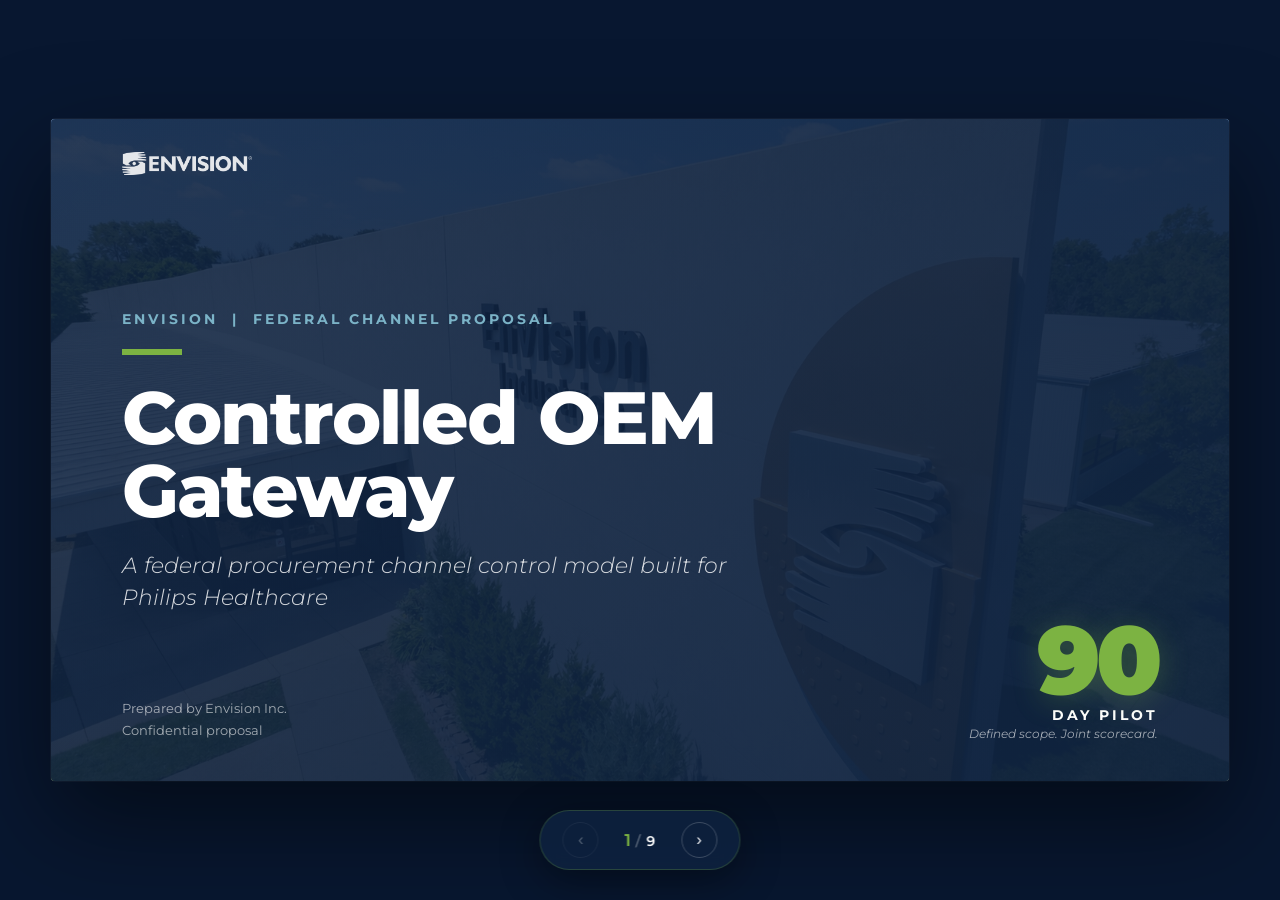
==== index.html @ e8c6fb35 "Merge pull request #4 from LauraRestum/claude/remove-pilot-easy-exit-P6h9Y Remove callout section fr" ====
<!DOCTYPE html>
<html lang="en">
<head>
  <meta charset="UTF-8">
  <meta name="viewport" content="width=device-width, initial-scale=1.0">
  <title>Controlled OEM Gateway — Philips Healthcare</title>
  <meta name="description" content="Envision's Controlled OEM Gateway proposal for Philips Healthcare federal procurement channel">
  <link rel="preconnect" href="https://fonts.googleapis.com">
  <link rel="preconnect" href="https://fonts.gstatic.com" crossorigin>
  <link href="https://fonts.googleapis.com/css2?family=Montserrat:wght@300;400;500;600;700;800;900&display=swap" rel="stylesheet">
  <link rel="stylesheet" href="css/styles.css">
</head>
<body>

<div class="stage" id="stage">

  <!-- SLIDE 1: TITLE -->
  <div class="slide" data-slide="1">
    <div class="s1-frame">
      <div class="s1-bg"></div>
      <div class="s1-overlay"></div>
      <div class="s1-content">
        <div class="s1-eyebrow">ENVISION  &nbsp;|&nbsp;  FEDERAL CHANNEL PROPOSAL</div>
        <div class="s1-rule"></div>
        <h1 class="s1-title">Controlled OEM Gateway</h1>
        <p class="s1-sub">A federal procurement channel control model built for Philips Healthcare</p>
      </div>
      <img src="assets/images/logos/Envision_PrimaryLogo_WHITE.png" class="s1-logo" alt="Envision">
      <div class="s1-meta">
        Prepared by Envision Inc.<br>
        Confidential proposal
      </div>
      <div class="s1-pilot-tag">
        <div class="s1-pilot-num">90</div>
        <div class="s1-pilot-label">DAY PILOT</div>
        <div class="s1-pilot-sub">Defined scope. Joint scorecard.</div>
      </div>
    </div>
  </div>

  <!-- SLIDE 2: OPPORTUNITY + ENVISION CONTEXT -->
  <div class="slide" data-slide="2">
    <div class="s2-frame">
      <div class="top-accent"></div>
      <div class="s2-header">
        <div class="eyebrow s2-eyebrow">WHY WE'RE HERE</div>
        <h2 class="s2-title">Current opportunities in the federal channel</h2>
        <div class="s2-rule"></div>
      </div>

      <div class="s2-grid">
        <div class="s2-opportunity">
          <p class="s2-opp-lede">A high-velocity federal opportunity runs through Philips consumables on DIBBS today. The way it currently operates, through a fragmented set of independent resellers, leaves room for a more coordinated approach.</p>

          <div class="s2-opp-detail"><strong>What this means in practice.</strong> Individual solicitations close in days. Resellers currently compete without coordination, with inconsistent pricing and varied compliance. Demand intelligence never flows back to the manufacturer. The cost of that fragmentation lands on Philips.</div>

          <div class="s2-opp-detail"><strong>The structural question.</strong> Is there a version of this channel where Philips sees one consistent representative on DIBBS, one compliance standard, and one feedback loop on what federal buyers actually want? That is the conversation this proposal is designed to open.</div>
        </div>

        <div class="s2-envision">
          <div class="s2-env-eyebrow">RELEVANT ENVISION CONTEXT</div>
          <div class="s2-env-title">Why Envision is bringing this proposal</div>
          <ul class="s2-env-list">
            <li class="s2-env-item"><div class="s2-env-bullet"></div><div>Active federal contractor with SAM.gov registration and procurement experience across regulated channels.</div></li>
            <li class="s2-env-item"><div class="s2-env-bullet"></div><div>Compliance discipline built for federal-grade end customers, with documented SOPs ready to adapt to Philips standards.</div></li>
            <li class="s2-env-item"><div class="s2-env-bullet"></div><div>Channel execution capability with dedicated operational lead and in-house training infrastructure.</div></li>
            <li class="s2-env-item"><div class="s2-env-bullet"></div><div>Not-for-profit whose mission is to create employment for the blind and visually impaired.</div></li>
          </ul>
        </div>
      </div>

      <div class="slide-footer">
        <span>Envision  |  Controlled OEM Gateway  |  Philips Healthcare</span>
        <span>2</span>
      </div>
    </div>
  </div>

  <!-- SLIDE 3: DIBBS LIFECYCLE COMPARISON -->
  <div class="slide" data-slide="3">
    <div class="s3-frame">
      <div class="top-accent"></div>
      <div class="s3-header">
        <div class="eyebrow">A SOLICITATION ON DIBBS, TODAY VS. WITH ENVISION</div>
        <h2 class="s3-title">The federal opportunity inside Philips' channel</h2>
        <div class="s3-subtitle">A typical DIBBS solicitation lifecycle, side by side</div>
      </div>

      <div class="s3-comparison">
        <div class="s3-column s3-col-current">
          <div class="s3-col-header">CURRENT FRAGMENTED CHANNEL</div>
          <div class="s3-col-body">
            <div class="s3-step"><div class="s3-step-num">1</div><div class="s3-step-text">DIBBS solicitation posts<div class="s3-step-time">Day 0</div></div></div>
            <div class="s3-step"><div class="s3-step-num">2</div><div class="s3-step-text">Multiple resellers separately request pricing from Philips<div class="s3-step-time">Day 1-2</div></div></div>
            <div class="s3-step"><div class="s3-step-num">3</div><div class="s3-step-text">Philips internal teams field uncoordinated ad-hoc requests<div class="s3-step-time">Day 2-4</div></div></div>
            <div class="s3-step"><div class="s3-step-num">4</div><div class="s3-step-text">Resellers submit bids with inconsistent pricing and varied compliance<div class="s3-step-time">Day 4-6</div></div></div>
            <div class="s3-step"><div class="s3-step-num">5</div><div class="s3-step-text">Some bids miss the window. Others fail post-award compliance.<div class="s3-step-time">Day 6+</div></div></div>
          </div>
          <div class="s3-col-footer">
            <div class="s3-col-footer-stat">High coordination cost</div>
            <div class="s3-col-footer-label">Zero feedback to Philips</div>
          </div>
        </div>

        <div class="s3-column s3-col-controlled">
          <div class="s3-col-header">WITH ENVISION AS CHANNEL LAYER</div>
          <div class="s3-col-body">
            <div class="s3-step"><div class="s3-step-num">1</div><div class="s3-step-text">DIBBS solicitation posts<div class="s3-step-time">Day 0</div></div></div>
            <div class="s3-step"><div class="s3-step-num">2</div><div class="s3-step-text">Envision applies Philips standing pricing index, no ad-hoc request<div class="s3-step-time">Day 0</div></div></div>
            <div class="s3-step"><div class="s3-step-num">3</div><div class="s3-step-text">Compliance requirements identified and passed through via Envision's documented workflow<div class="s3-step-time">Day 0-1</div></div></div>
            <div class="s3-step"><div class="s3-step-num">4</div><div class="s3-step-text">Single coordinated bid submitted inside the response window, targeting 24 to 72 hours<div class="s3-step-time">Day 1-3</div></div></div>
            <div class="s3-step"><div class="s3-step-num">5</div><div class="s3-step-text">Quarterly demand reporting back to Philips on patterns and gaps<div class="s3-step-time">Ongoing</div></div></div>
          </div>
          <div class="s3-col-footer">
            <div class="s3-col-footer-stat">One accountable channel</div>
            <div class="s3-col-footer-label">Continuous demand intelligence</div>
          </div>
        </div>
      </div>

      <div class="slide-footer">
        <span>Envision  |  Controlled OEM Gateway  |  Philips Healthcare</span>
        <span>3</span>
      </div>
    </div>
  </div>

  <!-- SLIDE 4: MODEL DIAGRAM -->
  <div class="slide" data-slide="4">
    <div class="s4-frame">
      <div class="top-accent"></div>
      <div class="s4-bg"></div>
      <div class="s4-content">
        <div class="eyebrow s4-eyebrow">THE MODEL</div>
        <h2 class="s4-title">Envision as a single channel control layer</h2>
        <div class="s4-rule"></div>

        <div class="s4-diagram">
          <div class="s4-box">
            <div class="s4-box-eyebrow">PHILIPS</div>
            <div class="s4-box-title">Manufacturer</div>
            <ul class="s4-box-list"><li>Product</li><li>Pricing index</li><li>Brand standards</li></ul>
          </div>
          <div class="s4-arrow">→</div>
          <div class="s4-box center">
            <div class="s4-box-eyebrow">ENVISION</div>
            <div class="s4-box-title">Channel control layer</div>
            <ul class="s4-box-list"><li>Procurement interface</li><li>Compliance support</li><li>Quote execution</li><li>Award management</li><li>Demand reporting</li></ul>
          </div>
          <div class="s4-arrow">→</div>
          <div class="s4-box">
            <div class="s4-box-eyebrow">FEDERAL</div>
            <div class="s4-box-title">DIBBS buyers</div>
            <ul class="s4-box-list"><li>Defense agencies</li><li>VA hospitals</li><li>Federal facilities</li></ul>
          </div>
        </div>

        <div class="s4-tagline">One accountable channel. One compliance standard. One feedback loop.</div>
      </div>
    </div>
  </div>

  <!-- SLIDE 5: WHAT PHILIPS GETS -->
  <div class="slide" data-slide="5">
    <div class="s5-frame">
      <div class="top-accent"></div>
      <div class="s5-header">
        <div class="eyebrow">CONTROLLED OEM GATEWAY</div>
        <h2 class="s5-title">What Philips gets</h2>
        <div class="title-rule"></div>
      </div>

      <div class="s5-grid">
        <div class="s5-hero">
          <div>
            <div class="s5-hero-eyebrow">PRIMARY VALUE</div>
            <div class="s5-hero-title">One accountable channel</div>
            <div class="s5-hero-body">A single authorized representative on DIBBS for defined product codes. No more ad-hoc pricing requests across more than 15 resellers. No more inconsistent specs hitting federal buyers under the Philips name. One standard, one workflow, one point of accountability.</div>
          </div>
          <div class="s5-hero-quote">"The opportunities currently uncaptured are not lost on price. They are lost on coordination."</div>
        </div>
        <div class="s5-stack">
          <div class="s5-item">
            <div class="s5-item-title">Compliance as infrastructure</div>
            <div class="s5-item-body">Packaging, traceability, and COC documentation identified and passed through via repeatable workflows that protect Philips brand.</div>
          </div>
          <div class="s5-item">
            <div class="s5-item-title">Faster federal response</div>
            <div class="s5-item-body">Daily DIBBS monitoring with a target 24 to 72 hour quote turnaround on opportunities competitors miss while waiting for pricing.</div>
          </div>
          <div class="s5-item">
            <div class="s5-item-title">Demand intelligence</div>
            <div class="s5-item-body">Quarterly reporting on what federal buyers request, where bids fail, and where the channel leaves revenue uncaptured.</div>
          </div>
        </div>
      </div>

      <div class="slide-footer">
        <span>Envision  |  Controlled OEM Gateway  |  Philips Healthcare</span>
        <span>5</span>
      </div>
    </div>
  </div>

  <!-- SLIDE 6: WHY ENVISION -->
  <div class="slide" data-slide="6">
    <div class="s6-frame">
      <div class="top-accent"></div>
      <div class="s6-image"></div>
      <div class="s6-content">
        <div class="eyebrow s6-eyebrow">WHY ENVISION</div>
        <h2 class="s6-title">Built to execute the model.</h2>
        <div class="s6-rule"></div>

        <p class="s6-lede">The four capabilities required to run a controlled federal channel — credentials, compliance, execution capacity, and operational discipline. Envision has each one, plus one more thing worth knowing about who we are.</p>

        <div class="s6-proofs">
          <div class="s6-proof">
            <div class="s6-proof-num">01</div>
            <div class="s6-proof-text"><strong>Federal credentials</strong>Active SAM.gov registration with the relevant NAICS codes for federal medical device distribution.</div>
          </div>
          <div class="s6-proof">
            <div class="s6-proof-num">02</div>
            <div class="s6-proof-text"><strong>Compliance infrastructure</strong>Documented SOPs that assist with identifying federal procurement requirements: packaging, traceability, COC documentation, and audit trail.</div>
          </div>
          <div class="s6-proof">
            <div class="s6-proof-num">03</div>
            <div class="s6-proof-text"><strong>Execution capacity</strong>Program managed by Envision's federal operations lead, with dedicated execution capacity to monitor, assess, and submit inside response windows.</div>
          </div>
          <div class="s6-proof">
            <div class="s6-proof-num">04</div>
            <div class="s6-proof-text"><strong>Operational discipline</strong>In-house training and assessment infrastructure that maintains quality and consistency at federal procurement speed.</div>
          </div>
          <div class="s6-proof">
            <div class="s6-proof-num">05</div>
            <div class="s6-proof-text"><strong>A note on who Envision is</strong>Envision is a not-for-profit whose work creates employment for the blind and visually impaired. Every program Envision operates, including this one, supports that mission.</div>
          </div>
        </div>
      </div>
      <div class="slide-footer">
        <span>Envision  |  Controlled OEM Gateway  |  Philips Healthcare</span>
        <span>6</span>
      </div>
    </div>
  </div>

  <!-- SLIDE 7: OPERATING CONDITIONS -->
  <div class="slide" data-slide="7">
    <div class="s7-frame">
      <div class="top-accent"></div>
      <div class="s7-header">
        <div class="eyebrow">HOW THE MODEL WORKS</div>
        <h2 class="s7-title">What the partnership requires from both sides</h2>
        <div class="s7-subtitle">For the model to work, three things need to be true on each side.</div>
      </div>

      <div class="s7-table">
        <div class="s7-col s7-col-envision">
          <div class="s7-col-header">ENVISION COMMITS TO</div>
          <div class="s7-col-title">Channel execution</div>
          <ul class="s7-col-list">
            <li class="s7-col-item"><div class="s7-col-bullet">1</div><div><strong>Daily DIBBS monitoring</strong>Continuous review of solicitations against agreed Philips product codes.</div></li>
            <li class="s7-col-item"><div class="s7-col-bullet">2</div><div><strong>Target 24 to 72 hour response</strong>Compliance-verified quotes submitted inside DIBBS windows.</div></li>
            <li class="s7-col-item"><div class="s7-col-bullet">3</div><div><strong>Quarterly reporting</strong>Demand intelligence and channel performance back to Philips.</div></li>
          </ul>
        </div>
        <div class="s7-col s7-col-philips">
          <div class="s7-col-header">PHILIPS CONTRIBUTES</div>
          <div class="s7-col-title">Channel structure</div>
          <ul class="s7-col-list">
            <li class="s7-col-item"><div class="s7-col-bullet">1</div><div><strong>A standing pricing index</strong>Monthly or quarterly schedule on high-volume consumables, replacing ad-hoc requests.</div></li>
            <li class="s7-col-item"><div class="s7-col-bullet">2</div><div><strong>A defined channel position</strong>Tiered pricing, SKU exclusivity, or authorized reseller status for the pilot period.</div></li>
            <li class="s7-col-item"><div class="s7-col-bullet">3</div><div><strong>A dedicated point of contact</strong>One person inside Philips who can respond on pricing or spec clarifications inside active bid windows.</div></li>
          </ul>
        </div>
      </div>

      <div class="slide-footer">
        <span>Envision  |  Controlled OEM Gateway  |  Philips Healthcare</span>
        <span>7</span>
      </div>
    </div>
  </div>

  <!-- SLIDE 8: 90-DAY PILOT -->
  <div class="slide" data-slide="8">
    <div class="s8-frame">
      <div class="top-accent"></div>
      <div class="s8-header">
        <div class="eyebrow">CONTROLLED OEM GATEWAY</div>
        <h2 class="s8-title">The 90-day pilot</h2>
        <div class="title-rule"></div>
      </div>

      <div class="s8-timeline">
        <div class="s8-track"></div>
        <div class="s8-point" style="left: 4%;"><div class="s8-day">DAY 0</div><div class="s8-dot"></div><div class="s8-stage-name">Activation</div></div>
        <div class="s8-point" style="left: 36%;"><div class="s8-day">DAY 30</div><div class="s8-dot"></div><div class="s8-stage-name">Calibration</div></div>
        <div class="s8-point" style="left: 68%;"><div class="s8-day">DAY 60</div><div class="s8-dot"></div><div class="s8-stage-name">Performance</div></div>
        <div class="s8-point" style="left: 96%;"><div class="s8-day">DAY 90</div><div class="s8-dot"></div><div class="s8-stage-name">Decision</div></div>
      </div>

      <div class="s8-details">
        <div class="s8-detail">
          <div class="s8-detail-eyebrow">WHAT IS BEING TESTED</div>
          <div class="s8-detail-title">Scope</div>
          <div class="s8-detail-body">A defined set of high-volume Philips consumable product codes on DIBBS, agreed jointly at activation.</div>
        </div>
        <div class="s8-detail">
          <div class="s8-detail-eyebrow">HOW IT WILL BE MEASURED</div>
          <div class="s8-detail-title">Success metrics</div>
          <div class="s8-detail-body">Win rate vs. competitors. On-time response rate. Compliance pass rate. Captured revenue. Internal coordination time recovered.</div>
        </div>
        <div class="s8-detail">
          <div class="s8-detail-eyebrow">WHEN THE DECISION HAPPENS</div>
          <div class="s8-detail-title">Day 90 review</div>
          <div class="s8-detail-body">Joint scorecard review. Decision: expand scope, renegotiate terms, or close the pilot.</div>
        </div>
      </div>

      <div class="slide-footer">
        <span>Envision  |  Controlled OEM Gateway  |  Philips Healthcare</span>
        <span>8</span>
      </div>
    </div>
  </div>

  <!-- SLIDE 9: HOLDING SCREEN -->
  <div class="slide" data-slide="9">
    <div class="s9-frame">
      <div class="s9-bg"></div>
      <div class="s9-overlay"></div>
      <div class="top-accent"></div>
      <div class="s9-content">
        <img src="assets/images/logos/Envision_PrimaryLogo_WHITE.png" class="s9-logo" alt="Envision">
        <div class="s9-eyebrow">CONTROLLED OEM GATEWAY</div>
        <div class="s9-rule"></div>
        <h2 class="s9-tagline">One accountable channel.<br>One compliance standard.<br><span>One feedback loop.</span></h2>

        <div class="s9-mini-diagram">
          <div class="s9-mini-box">
            <div class="s9-mini-eyebrow">PHILIPS</div>
            <div class="s9-mini-title">Manufacturer</div>
          </div>
          <div class="s9-mini-arrow">→</div>
          <div class="s9-mini-box center">
            <div class="s9-mini-eyebrow">ENVISION</div>
            <div class="s9-mini-title">Channel control layer</div>
          </div>
          <div class="s9-mini-arrow">→</div>
          <div class="s9-mini-box">
            <div class="s9-mini-eyebrow">FEDERAL</div>
            <div class="s9-mini-title">DIBBS buyers</div>
          </div>
        </div>
      </div>
      <div class="s9-footer">Envision Inc.  |  Confidential proposal prepared for Philips Healthcare</div>
    </div>
  </div>

</div>

<div class="nav-controls">
  <button class="nav-btn" id="prevBtn" onclick="prevSlide()" aria-label="Previous slide">&lsaquo;</button>
  <div class="slide-counter">
    <span class="current" id="currentSlide">1</span><span class="divider">/</span><span id="totalSlides">9</span>
  </div>
  <button class="nav-btn" id="nextBtn" onclick="nextSlide()" aria-label="Next slide">&rsaquo;</button>
</div>

<script src="js/main.js"></script>
</body>
</html>
---- css/styles.css ----
:root {
    --navy: #1B365D;
    --navy-deep: #0F2340;
    --navy-darker: #081730;
    --blue: #4A90A4;
    --blue-light: #7BB3C7;
    --green: #7CB342;
    --green-bright: #8FCB4D;
    --white: #FFFFFF;
    --light: #F5F7FA;
    --light-gray: #E4E9F0;
    --text: #1D2939;
    --muted: #667085;
    --rule: #D0D5DD;
  }
  * { margin: 0; padding: 0; box-sizing: border-box; }
  html, body { height: 100%; overflow: hidden; font-family: 'Montserrat', sans-serif; background: var(--navy-darker); color: var(--text); -webkit-font-smoothing: antialiased; }

  .stage { position: fixed; inset: 0; display: flex; align-items: center; justify-content: center; }
  .slide { position: absolute; width: 92vw; max-width: 1440px; aspect-ratio: 16/9; background: var(--white); box-shadow: 0 40px 100px rgba(0,0,0,0.5), 0 0 0 1px rgba(255,255,255,0.05); opacity: 0; pointer-events: none; transform: translateX(60px); transition: opacity 0.6s ease, transform 0.6s cubic-bezier(0.22, 1, 0.36, 1); overflow: hidden; border-radius: 4px; }
  .slide.active { opacity: 1; pointer-events: all; transform: translateX(0); z-index: 10; }
  .slide.previous { transform: translateX(-60px); }

  .top-accent { position: absolute; top: 0; left: 0; right: 0; height: 8px; background: linear-gradient(90deg, var(--green) 0%, var(--green-bright) 100%); z-index: 5; }
  .eyebrow { font-size: 0.72rem; font-weight: 700; letter-spacing: 0.18em; color: var(--blue); text-transform: uppercase; }
  .title-rule { width: 48px; height: 5px; background: var(--green); }
  .slide-footer { position: absolute; bottom: 0; left: 0; right: 0; display: flex; justify-content: space-between; align-items: center; padding: 1.1rem 4%; font-size: 0.7rem; color: var(--muted); z-index: 4; }
  .slide-footer::before { content: ''; position: absolute; top: 0; left: 4%; right: 4%; height: 1px; background: var(--navy); }

  /* SLIDE 1 — TITLE (CLEAN NAVY) */
  .s1-frame { position: relative; width: 100%; height: 100%; background: var(--navy); overflow: hidden; color: var(--white); }
  .s1-bg { position: absolute; inset: 0; background: linear-gradient(rgba(15,35,64,0.88), rgba(15,35,64,0.88)), url('../assets/images/photos/facility/envision-building-exterior.png'); background-size: cover; background-position: center; }
  .s1-overlay { position: absolute; inset: 0; background: linear-gradient(135deg, transparent 0%, rgba(15, 35, 64, 0.55) 100%); }
  .s1-content { position: relative; height: 100%; padding: 8% 6% 6% 6%; display: flex; flex-direction: column; justify-content: center; z-index: 2; }
  .s1-eyebrow { font-size: 0.85rem; font-weight: 700; letter-spacing: 0.22em; color: var(--blue-light); margin-bottom: 1.4rem; }
  .s1-rule { width: 60px; height: 6px; background: var(--green); margin-bottom: 1.6rem; }
  .s1-title { font-size: 4.6rem; font-weight: 800; line-height: 1; letter-spacing: -0.025em; margin-bottom: 1.4rem; max-width: 70%; }
  .s1-sub { font-size: 1.4rem; font-weight: 300; color: rgba(255,255,255,0.82); font-style: italic; line-height: 1.4; max-width: 60%; }
  .s1-meta { position: absolute; bottom: 6%; left: 6%; font-size: 0.8rem; color: rgba(255,255,255,0.6); line-height: 1.7; z-index: 2; }
  .s1-pilot-tag { position: absolute; bottom: 6%; right: 6%; text-align: right; z-index: 2; }
  .s1-pilot-num { font-size: 6rem; font-weight: 900; color: var(--green); line-height: 0.85; letter-spacing: -0.04em; text-shadow: 0 4px 30px rgba(124, 179, 66, 0.3); }
  .s1-pilot-label { font-size: 0.85rem; font-weight: 700; letter-spacing: 0.22em; color: var(--white); margin-top: 0.4rem; }
  .s1-pilot-sub { font-size: 0.72rem; color: rgba(255,255,255,0.6); font-style: italic; margin-top: 0.3rem; }
  .s1-logo { position: absolute; top: 5%; left: 6%; width: 130px; height: auto; z-index: 2; opacity: 0.88; }

  /* SLIDE 2 — OPPORTUNITY + ENVISION CONTEXT */
  .s2-frame { position: relative; width: 100%; height: 100%; padding: 4% 4% 5% 4%; background: var(--white); }
  .s2-header { margin-bottom: 1.4rem; }
  .s2-eyebrow { margin-bottom: 0.5rem; }
  .s2-title { font-size: 2.1rem; font-weight: 800; color: var(--navy); line-height: 1.1; margin: 0.3rem 0 0.4rem; }
  .s2-rule { width: 48px; height: 5px; background: var(--green); }
  .s2-grid { display: grid; grid-template-columns: 1.35fr 1fr; gap: 1.6rem; height: calc(100% - 8rem); }
  .s2-opportunity { display: flex; flex-direction: column; gap: 1.2rem; }
  .s2-opp-lede { font-size: 1.05rem; line-height: 1.6; color: var(--text); }
  .s2-opp-lede strong { color: var(--navy); font-weight: 700; }
  .s2-stats { display: grid; grid-template-columns: 1fr 1fr; gap: 1rem; }
  .s2-stat { background: var(--light); border-left: 4px solid var(--green); padding: 1rem 1.2rem; }
  .s2-stat-num { font-size: 1.8rem; font-weight: 900; color: var(--navy); line-height: 1; letter-spacing: -0.02em; margin-bottom: 0.3rem; }
  .s2-stat-label { font-size: 0.7rem; font-weight: 700; letter-spacing: 0.1em; color: var(--blue); text-transform: uppercase; margin-bottom: 0.4rem; }
  .s2-stat-text { font-size: 0.78rem; line-height: 1.45; color: var(--text); }
  .s2-opp-detail { font-size: 0.92rem; line-height: 1.6; color: var(--text); padding: 1rem 1.2rem; background: var(--light); border-left: 4px solid var(--navy); margin-top: 0.4rem; }
  .s2-opp-detail strong { color: var(--navy); font-weight: 700; }
  .s2-envision { background: var(--navy); color: var(--white); padding: 1.8rem 1.6rem; display: flex; flex-direction: column; position: relative; overflow: hidden; }
  .s2-envision::before { content: ''; position: absolute; top: 0; left: 0; width: 100%; height: 5px; background: var(--green); }
  .s2-env-eyebrow { font-size: 0.68rem; font-weight: 700; letter-spacing: 0.18em; color: var(--blue-light); margin-bottom: 0.5rem; }
  .s2-env-title { font-size: 1.25rem; font-weight: 800; color: var(--white); line-height: 1.15; margin-bottom: 1rem; }
  .s2-env-list { list-style: none; flex: 1; }
  .s2-env-item { padding: 0.65rem 0; border-bottom: 1px solid rgba(255,255,255,0.12); font-size: 0.82rem; line-height: 1.45; color: rgba(255,255,255,0.88); display: flex; gap: 0.6rem; align-items: flex-start; }
  .s2-env-item:last-child { border-bottom: none; }
  .s2-env-bullet { flex-shrink: 0; width: 14px; height: 14px; border-radius: 50%; background: var(--green); margin-top: 3px; }

  /* SLIDE 3 — DIBBS COMPARISON */
  .s3-frame { position: relative; width: 100%; height: 100%; padding: 4% 4% 5% 4%; background: var(--white); }
  .s3-header { margin-bottom: 1.5rem; }
  .s3-title { font-size: 2.1rem; font-weight: 800; color: var(--navy); line-height: 1.1; margin: 0.4rem 0; }
  .s3-subtitle { font-size: 0.92rem; color: var(--muted); font-style: italic; margin-top: 0.4rem; }
  .s3-comparison { display: grid; grid-template-columns: 1fr 1fr; gap: 1.5rem; height: calc(100% - 9rem); }
  .s3-column { display: flex; flex-direction: column; cursor: pointer; transition: transform 0.3s ease; }
  .s3-column:hover { transform: translateY(-3px); }
  .s3-col-header { padding: 0.8rem 1.2rem; font-size: 0.78rem; font-weight: 800; letter-spacing: 0.12em; text-transform: uppercase; }
  .s3-col-current .s3-col-header { background: #FEE4E2; color: #B42318; }
  .s3-col-controlled .s3-col-header { background: #D1FADF; color: #027A48; }
  .s3-col-body { flex: 1; background: var(--light); border: 1px solid var(--rule); border-top: none; padding: 1.2rem 1.4rem; }
  .s3-step { display: flex; align-items: flex-start; gap: 0.9rem; padding: 0.55rem 0; border-bottom: 1px solid var(--light-gray); font-size: 0.85rem; line-height: 1.4; }
  .s3-step:last-child { border-bottom: none; }
  .s3-step-num { flex-shrink: 0; width: 22px; height: 22px; border-radius: 50%; color: var(--white); font-size: 0.7rem; font-weight: 700; display: flex; align-items: center; justify-content: center; }
  .s3-col-current .s3-step-num { background: #B42318; }
  .s3-col-controlled .s3-step-num { background: #027A48; }
  .s3-step-text { flex: 1; color: var(--text); padding-top: 2px; }
  .s3-step-time { font-size: 0.7rem; color: var(--muted); font-weight: 600; margin-top: 0.15rem; }
  .s3-col-footer { color: var(--white); padding: 0.9rem 1.2rem; text-align: center; }
  .s3-col-current .s3-col-footer { background: #B42318; }
  .s3-col-controlled .s3-col-footer { background: #027A48; }
  .s3-col-footer-stat { font-size: 1.1rem; font-weight: 800; margin-bottom: 0.2rem; }
  .s3-col-footer-label { font-size: 0.65rem; letter-spacing: 0.1em; text-transform: uppercase; opacity: 0.85; }

  /* SLIDE 4 — MODEL DIAGRAM (CLEAN) */
  .s4-frame { position: relative; width: 100%; height: 100%; background: var(--navy); color: var(--white); padding: 4.5% 5% 5% 5%; overflow: hidden; }
  .s4-bg { position: absolute; inset: 0; background: linear-gradient(rgba(15,35,64,0.84), rgba(15,35,64,0.84)), url('../assets/images/photos/backgrounds/envision-tech-code-bg.jpg'); background-size: cover; background-position: center; }
  .s4-content { position: relative; z-index: 2; height: 100%; display: flex; flex-direction: column; }
  .s4-eyebrow { color: var(--blue-light); margin-bottom: 0.8rem; }
  .s4-title { font-size: 2.4rem; font-weight: 800; color: var(--white); line-height: 1.1; margin-bottom: 0.5rem; }
  .s4-rule { width: 60px; height: 5px; background: var(--green); margin-bottom: 2rem; }
  .s4-diagram { display: grid; grid-template-columns: 1fr 60px 1.2fr 60px 1fr; align-items: center; flex: 1; gap: 0; }
  .s4-box { background: rgba(15, 35, 64, 0.78); backdrop-filter: blur(8px); border: 1px solid rgba(74, 144, 164, 0.4); padding: 1.8rem 1.4rem; text-align: center; height: 100%; display: flex; flex-direction: column; justify-content: center; }
  .s4-box.center { background: var(--green); border: none; transform: scale(1.08); box-shadow: 0 25px 60px rgba(124, 179, 66, 0.4); z-index: 2; }
  .s4-box-eyebrow { font-size: 0.72rem; font-weight: 800; letter-spacing: 0.18em; color: var(--green); margin-bottom: 0.7rem; }
  .s4-box.center .s4-box-eyebrow { color: var(--navy); }
  .s4-box-title { font-size: 1.3rem; font-weight: 700; color: var(--white); margin-bottom: 1.2rem; }
  .s4-box.center .s4-box-title { color: var(--navy-deep); }
  .s4-box-list { list-style: none; font-size: 0.85rem; color: rgba(255,255,255,0.78); line-height: 1.85; }
  .s4-box.center .s4-box-list { color: var(--navy-deep); font-weight: 600; }
  .s4-arrow { display: flex; align-items: center; justify-content: center; color: var(--green); font-size: 2rem; font-weight: 300; }
  .s4-tagline { text-align: center; font-size: 1.05rem; font-style: italic; color: rgba(255,255,255,0.85); margin-top: 1.5rem; }

  /* SLIDE 5 — WHAT PHILIPS GETS */
  .s5-frame { position: relative; width: 100%; height: 100%; padding: 4% 4% 5% 4%; background: var(--white); }
  .s5-header { margin-bottom: 1.5rem; }
  .s5-title { font-size: 2.2rem; font-weight: 800; color: var(--navy); line-height: 1.1; margin: 0.4rem 0; }
  .s5-grid { display: grid; grid-template-columns: 1.4fr 1fr; gap: 1.2rem; height: calc(100% - 8rem); }
  .s5-hero { background: linear-gradient(rgba(15,35,64,0.91), rgba(15,35,64,0.91)), url('../assets/images/photos/people/envision-employee-laptop.jpg'); background-size: cover; background-position: center top; color: var(--white); padding: 2.5rem 2.2rem; display: flex; flex-direction: column; justify-content: space-between; position: relative; overflow: hidden; }
  .s5-hero::before { content: ''; position: absolute; top: 0; left: 0; width: 6px; height: 100%; background: var(--green); }
  .s5-hero-eyebrow { font-size: 0.7rem; font-weight: 700; letter-spacing: 0.18em; color: var(--blue-light); margin-bottom: 0.8rem; }
  .s5-hero-title { font-size: 2rem; font-weight: 800; line-height: 1.1; margin-bottom: 1rem; }
  .s5-hero-body { font-size: 0.95rem; line-height: 1.6; color: rgba(255,255,255,0.82); }
  .s5-hero-quote { margin-top: auto; padding-top: 1.5rem; border-top: 1px solid rgba(255,255,255,0.15); font-size: 0.85rem; font-style: italic; color: var(--green-bright); }
  .s5-stack { display: flex; flex-direction: column; gap: 0.8rem; }
  .s5-item { background: var(--light); border-left: 4px solid var(--navy); padding: 1rem 1.2rem; transition: all 0.3s ease; flex: 1; }
  .s5-item:hover { background: var(--white); border-left-color: var(--green); box-shadow: 0 8px 24px rgba(27, 54, 93, 0.1); transform: translateX(4px); }
  .s5-item-title { font-size: 1rem; font-weight: 700; color: var(--navy); margin-bottom: 0.3rem; }
  .s5-item-body { font-size: 0.8rem; line-height: 1.5; color: var(--text); }

  /* SLIDE 6 — WHY ENVISION */
  .s6-frame { position: relative; width: 100%; height: 100%; background: var(--white); overflow: hidden; }
  .s6-image { position: absolute; top: 0; right: 0; width: 42%; height: 100%; background-image: url('../assets/images/photos/people/envision-employee-headset.jpg'); background-size: cover; background-position: center; }
  .s6-image::after { content: ''; position: absolute; inset: 0; background: linear-gradient(90deg, var(--white) 0%, transparent 25%, transparent 100%); }
  .s6-content { position: relative; z-index: 2; width: 62%; height: 100%; padding: 4.5% 3% 5% 5%; display: flex; flex-direction: column; }
  .s6-eyebrow { margin-bottom: 0.7rem; }
  .s6-title { font-size: 2.2rem; font-weight: 800; color: var(--navy); line-height: 1.1; margin-bottom: 0.5rem; }
  .s6-rule { width: 48px; height: 5px; background: var(--green); margin-bottom: 1.4rem; }
  .s6-lede { font-size: 1rem; line-height: 1.6; color: var(--text); margin-bottom: 1.6rem; font-weight: 500; }
  .s6-lede strong { color: var(--navy); font-weight: 700; }
  .s6-proofs { display: flex; flex-direction: column; gap: 0.65rem; }
  .s6-proof { display: grid; grid-template-columns: 55px 1fr; gap: 1rem; align-items: center; }
  .s6-proof-num { font-size: 1.6rem; font-weight: 800; color: var(--green); border-right: 2px solid var(--navy); padding-right: 1rem; text-align: right; line-height: 1; }
  .s6-proof-text { font-size: 0.83rem; line-height: 1.45; color: var(--text); }
  .s6-proof-text strong { color: var(--navy); font-weight: 700; display: block; margin-bottom: 0.15rem; }

  /* SLIDE 7 — OPERATING CONDITIONS */
  .s7-frame { position: relative; width: 100%; height: 100%; padding: 4% 4% 5% 4%; background: var(--white); }
  .s7-header { margin-bottom: 1.4rem; }
  .s7-title { font-size: 2.2rem; font-weight: 800; color: var(--navy); line-height: 1.1; margin: 0.4rem 0; }
  .s7-subtitle { font-size: 0.92rem; color: var(--muted); font-style: italic; margin-top: 0.4rem; }
  .s7-table { display: grid; grid-template-columns: 1fr 1fr; gap: 0; height: calc(100% - 8rem); border: 1px solid var(--rule); }
  .s7-col { padding: 1.6rem 1.8rem; display: flex; flex-direction: column; }
  .s7-col-envision { background: var(--navy); color: var(--white); }
  .s7-col-philips { background: var(--light); }
  .s7-col-header { font-size: 0.7rem; font-weight: 700; letter-spacing: 0.18em; margin-bottom: 0.3rem; }
  .s7-col-envision .s7-col-header { color: var(--green); }
  .s7-col-philips .s7-col-header { color: var(--blue); }
  .s7-col-title { font-size: 1.4rem; font-weight: 800; margin-bottom: 1.2rem; line-height: 1.1; }
  .s7-col-envision .s7-col-title { color: var(--white); }
  .s7-col-philips .s7-col-title { color: var(--navy); }
  .s7-col-list { list-style: none; flex: 1; }
  .s7-col-item { padding: 0.75rem 0; border-bottom: 1px solid; font-size: 0.88rem; line-height: 1.45; display: flex; gap: 0.7rem; align-items: flex-start; }
  .s7-col-envision .s7-col-item { border-color: rgba(255,255,255,0.12); color: rgba(255,255,255,0.88); }
  .s7-col-philips .s7-col-item { border-color: var(--rule); color: var(--text); }
  .s7-col-item:last-child { border-bottom: none; }
  .s7-col-bullet { flex-shrink: 0; width: 18px; height: 18px; border-radius: 50%; display: flex; align-items: center; justify-content: center; font-size: 0.65rem; font-weight: 800; margin-top: 1px; }
  .s7-col-envision .s7-col-bullet { background: var(--green); color: var(--navy); }
  .s7-col-philips .s7-col-bullet { background: var(--navy); color: var(--white); }
  .s7-col-item strong { display: block; color: inherit; font-weight: 700; margin-bottom: 0.15rem; }
  .s7-col-envision .s7-col-item strong { color: var(--white); }
  .s7-col-philips .s7-col-item strong { color: var(--navy); }

  /* SLIDE 8 — PILOT TIMELINE */
  .s8-frame { position: relative; width: 100%; height: 100%; padding: 4% 4% 5% 4%; background: var(--white); }
  .s8-header { margin-bottom: 1.6rem; }
  .s8-title { font-size: 2.2rem; font-weight: 800; color: var(--navy); line-height: 1.1; margin: 0.4rem 0; }
  .s8-timeline { position: relative; height: 90px; margin: 1.5rem 6% 2rem; }
  .s8-track { position: absolute; top: 50%; left: 0; right: 0; height: 4px; background: linear-gradient(90deg, var(--navy) 0%, var(--blue) 50%, var(--green) 100%); transform: translateY(-50%); border-radius: 2px; }
  .s8-point { position: absolute; top: 50%; transform: translate(-50%, -50%); text-align: center; }
  .s8-dot { width: 26px; height: 26px; background: var(--white); border: 4px solid var(--green); border-radius: 50%; margin: 0 auto; box-shadow: 0 4px 16px rgba(124, 179, 66, 0.3); }
  .s8-day { position: absolute; bottom: 100%; left: 50%; transform: translateX(-50%); font-size: 0.78rem; font-weight: 800; color: var(--blue); letter-spacing: 0.1em; white-space: nowrap; margin-bottom: 0.5rem; }
  .s8-stage-name { position: absolute; top: 100%; left: 50%; transform: translateX(-50%); font-size: 0.95rem; font-weight: 700; color: var(--navy); margin-top: 0.6rem; white-space: nowrap; }
  .s8-details { display: grid; grid-template-columns: repeat(3, 1fr); gap: 1.2rem; margin-top: 1.5rem; }
  .s8-detail { background: var(--light); border-top: 5px solid var(--green); padding: 1.4rem 1.4rem 1.6rem; transition: all 0.3s ease; min-height: 180px; display: flex; flex-direction: column; }
  .s8-detail:hover { background: var(--white); box-shadow: 0 12px 32px rgba(27, 54, 93, 0.12); transform: translateY(-3px); }
  .s8-detail-eyebrow { font-size: 0.65rem; font-weight: 700; letter-spacing: 0.12em; color: var(--blue); margin-bottom: 0.4rem; text-transform: uppercase; }
  .s8-detail-title { font-size: 1.15rem; font-weight: 700; color: var(--navy); margin-bottom: 0.6rem; }
  .s8-detail-body { font-size: 0.88rem; line-height: 1.6; color: var(--text); }

  /* SLIDE 9 — HOLDING SCREEN */
  .s9-frame { position: relative; width: 100%; height: 100%; background: var(--navy); color: var(--white); overflow: hidden; }
  .s9-bg { position: absolute; inset: 0; background: linear-gradient(to bottom, rgba(15,35,64,0.84) 0%, rgba(15,35,64,0.94) 70%), url('../assets/images/photos/facility/envision-building-exterior.png'); background-size: cover; background-position: center top; }
  .s9-overlay { position: absolute; inset: 0; background: linear-gradient(135deg, transparent 0%, rgba(15, 35, 64, 0.3) 100%); }
  .s9-content { position: relative; z-index: 2; height: 100%; padding: 6% 6%; display: flex; flex-direction: column; align-items: center; justify-content: center; text-align: center; }
  .s9-eyebrow { font-size: 0.78rem; font-weight: 800; letter-spacing: 0.22em; color: var(--blue-light); margin-bottom: 1rem; }
  .s9-rule { width: 60px; height: 5px; background: var(--green); margin: 0 auto 1.6rem; }
  .s9-tagline { font-size: 2.6rem; font-weight: 800; color: var(--white); line-height: 1.15; letter-spacing: -0.02em; max-width: 80%; margin-bottom: 3rem; }
  .s9-tagline span { color: var(--green); }
  .s9-mini-diagram { display: grid; grid-template-columns: 1fr 40px 1.2fr 40px 1fr; align-items: center; gap: 0; max-width: 80%; width: 100%; }
  .s9-mini-box { background: rgba(15, 35, 64, 0.6); border: 1px solid rgba(74, 144, 164, 0.35); padding: 1rem 0.8rem; text-align: center; }
  .s9-mini-box.center { background: var(--green); border: none; transform: scale(1.06); box-shadow: 0 15px 40px rgba(124, 179, 66, 0.3); }
  .s9-mini-eyebrow { font-size: 0.62rem; font-weight: 800; letter-spacing: 0.16em; color: var(--green); margin-bottom: 0.3rem; }
  .s9-mini-box.center .s9-mini-eyebrow { color: var(--navy); }
  .s9-mini-title { font-size: 0.82rem; font-weight: 700; color: var(--white); }
  .s9-mini-box.center .s9-mini-title { color: var(--navy-deep); }
  .s9-mini-arrow { display: flex; align-items: center; justify-content: center; color: var(--green); font-size: 1.4rem; }
  .s9-footer { position: absolute; bottom: 4%; left: 0; right: 0; text-align: center; font-size: 0.72rem; color: rgba(255,255,255,0.4); font-style: italic; z-index: 2; }
  .s9-logo { width: 140px; height: auto; margin-bottom: 1.4rem; opacity: 0.88; display: block; margin-left: auto; margin-right: auto; }

  /* NAV CONTROLS */
  .nav-controls { position: fixed; bottom: 30px; left: 50%; transform: translateX(-50%); display: flex; align-items: center; gap: 1.2rem; background: rgba(15, 35, 64, 0.85); backdrop-filter: blur(12px); padding: 0.7rem 1.4rem; border-radius: 100px; border: 1px solid rgba(124, 179, 66, 0.25); z-index: 100; box-shadow: 0 10px 40px rgba(0,0,0,0.4); }
  .nav-btn { background: transparent; border: 1px solid rgba(255,255,255,0.2); color: var(--white); width: 36px; height: 36px; border-radius: 50%; cursor: pointer; display: flex; align-items: center; justify-content: center; font-size: 1rem; transition: all 0.25s ease; }
  .nav-btn:hover { background: var(--green); border-color: var(--green); color: var(--navy); }
  .nav-btn:disabled { opacity: 0.3; cursor: not-allowed; }
  .nav-btn:disabled:hover { background: transparent; color: var(--white); }
  .slide-counter { font-size: 0.85rem; font-weight: 600; color: var(--white); letter-spacing: 0.05em; min-width: 44px; text-align: center; }
  .slide-counter .current { color: var(--green); font-size: 1.05rem; }
  .slide-counter .divider { color: rgba(255,255,255,0.3); margin: 0 0.3rem; }

  /* ANIMATIONS */
  @keyframes fadeInUp { from { opacity: 0; transform: translateY(20px); } to { opacity: 1; transform: translateY(0); } }
  @keyframes fadeIn { from { opacity: 0; } to { opacity: 1; } }
  @keyframes scaleIn { from { opacity: 0; transform: scale(0.92); } to { opacity: 1; transform: scale(1); } }
  @keyframes slideInRight { from { opacity: 0; transform: translateX(-30px); } to { opacity: 1; transform: translateX(0); } }

  .slide.active .s1-eyebrow, .slide.active .s2-eyebrow, .slide.active .s4-eyebrow, .slide.active .s6-eyebrow, .slide.active .s9-eyebrow, .slide.active .eyebrow { animation: fadeInUp 0.6s ease 0.2s both; }
  .slide.active .s1-rule, .slide.active .s2-rule, .slide.active .s4-rule, .slide.active .s6-rule, .slide.active .s9-rule, .slide.active .title-rule { animation: fadeInUp 0.5s ease 0.45s both; }
  .slide.active .s1-title, .slide.active .s2-headline, .slide.active .s3-title, .slide.active .s4-title, .slide.active .s5-title, .slide.active .s6-title, .slide.active .s7-title, .slide.active .s8-title, .slide.active .s9-headline { animation: fadeInUp 0.7s ease 0.35s both; }
  .slide.active .s1-sub, .slide.active .s2-body, .slide.active .s3-subtitle, .slide.active .s6-lede, .slide.active .s7-subtitle, .slide.active .s9-sub { animation: fadeInUp 0.7s ease 0.55s both; }
  .slide.active .s1-pilot-num { animation: scaleIn 1s cubic-bezier(0.22, 1, 0.36, 1) 0.7s both; }
  .slide.active .s2-opp-lede { animation: fadeInUp 0.7s ease 0.55s both; }
  .slide.active .s2-stat { animation: fadeInUp 0.6s ease both; }
  .slide.active .s2-stat:nth-child(1) { animation-delay: 0.75s; }
  .slide.active .s2-stat:nth-child(2) { animation-delay: 0.9s; }
  .slide.active .s2-envision { animation: fadeInUp 0.7s ease 0.6s both; }
  .slide.active .s3-column { animation: fadeInUp 0.7s ease both; }
  .slide.active .s3-col-current { animation-delay: 0.5s; }
  .slide.active .s3-col-controlled { animation-delay: 0.7s; }
  .slide.active .s4-box, .slide.active .s4-arrow { animation: fadeInUp 0.7s ease both; }
  .slide.active .s4-box:nth-child(1) { animation-delay: 0.55s; }
  .slide.active .s4-arrow:nth-child(2) { animation-delay: 0.85s; }
  .slide.active .s4-box.center { animation-delay: 0.7s; }
  .slide.active .s4-arrow:nth-child(4) { animation-delay: 1.0s; }
  .slide.active .s4-box:nth-child(5) { animation-delay: 0.85s; }
  .slide.active .s4-tagline { animation: fadeInUp 0.6s ease 1.2s both; }
  .slide.active .s5-hero { animation: fadeInUp 0.7s ease 0.5s both; }
  .slide.active .s5-item { animation: slideInRight 0.6s ease both; }
  .slide.active .s5-item:nth-child(1) { animation-delay: 0.65s; }
  .slide.active .s5-item:nth-child(2) { animation-delay: 0.8s; }
  .slide.active .s5-item:nth-child(3) { animation-delay: 0.95s; }
  .slide.active .s6-image { animation: fadeIn 1s ease 0.4s both; }
  .slide.active .s6-proof { animation: fadeInUp 0.6s ease both; }
  .slide.active .s6-proof:nth-child(1) { animation-delay: 0.7s; }
  .slide.active .s6-proof:nth-child(2) { animation-delay: 0.85s; }
  .slide.active .s6-proof:nth-child(3) { animation-delay: 1.0s; }
  .slide.active .s6-proof:nth-child(4) { animation-delay: 1.15s; }
  .slide.active .s6-proof:nth-child(5) { animation-delay: 1.3s; }
  .slide.active .s7-col { animation: fadeInUp 0.7s ease both; }
  .slide.active .s7-col-envision { animation-delay: 0.5s; }
  .slide.active .s7-col-philips { animation-delay: 0.65s; }
  .slide.active .s8-timeline { animation: fadeIn 0.8s ease 0.5s both; }
  .slide.active .s8-detail { animation: fadeInUp 0.6s ease both; }
  .slide.active .s8-detail:nth-child(1) { animation-delay: 0.8s; }
  .slide.active .s8-detail:nth-child(2) { animation-delay: 0.95s; }
  .slide.active .s8-detail:nth-child(3) { animation-delay: 1.1s; }
  .slide.active .s9-tagline { animation: fadeInUp 0.8s ease 0.4s both; }
  .slide.active .s9-mini-box, .slide.active .s9-mini-arrow { animation: fadeInUp 0.7s ease both; }
  .slide.active .s9-mini-box:nth-child(1) { animation-delay: 0.7s; }
  .slide.active .s9-mini-arrow:nth-child(2) { animation-delay: 0.85s; }
  .slide.active .s9-mini-box.center { animation-delay: 0.8s; }
  .slide.active .s9-mini-arrow:nth-child(4) { animation-delay: 1.0s; }
  .slide.active .s9-mini-box:nth-child(5) { animation-delay: 0.95s; }
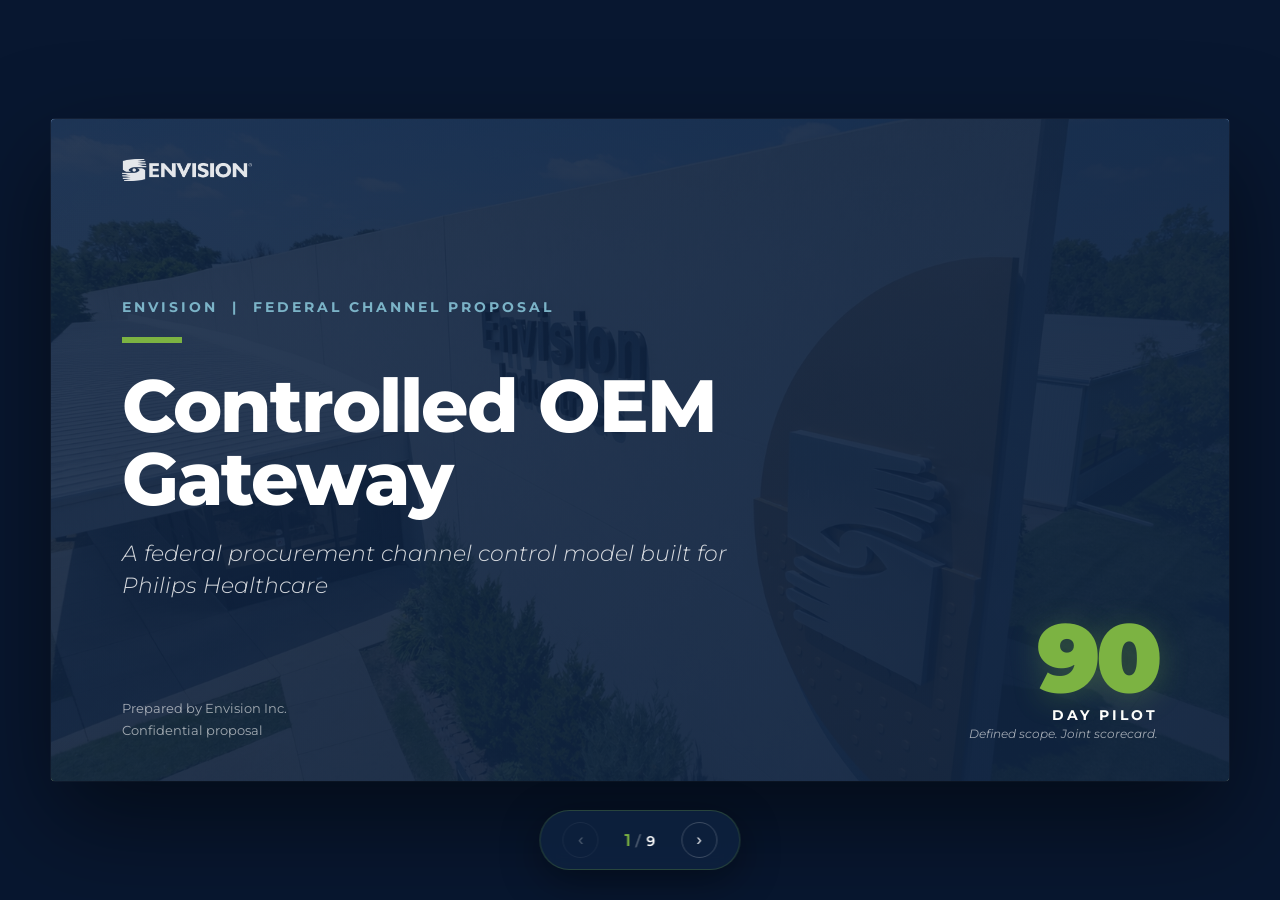
==== commit e023983f: "fix(ux): align slide layout, image positioning, and timeline rhythm - Establish shared spacing token" ====
--- a/index.html
+++ b/index.html
@@ -8,7 +8,7 @@
   <link rel="preconnect" href="https://fonts.googleapis.com">
   <link rel="preconnect" href="https://fonts.gstatic.com" crossorigin>
   <link href="https://fonts.googleapis.com/css2?family=Montserrat:wght@300;400;500;600;700;800;900&display=swap" rel="stylesheet">
-  <link rel="stylesheet" href="css/styles.css">
+  <link rel="stylesheet" href="css/styles.css?v=4">
 </head>
 <body>
 
@@ -141,13 +141,13 @@
             <div class="s4-box-title">Manufacturer</div>
             <ul class="s4-box-list"><li>Product</li><li>Pricing index</li><li>Brand standards</li></ul>
           </div>
-          <div class="s4-arrow">→</div>
+          <div class="s4-arrow">&rarr;</div>
           <div class="s4-box center">
             <div class="s4-box-eyebrow">ENVISION</div>
             <div class="s4-box-title">Channel control layer</div>
             <ul class="s4-box-list"><li>Procurement interface</li><li>Compliance support</li><li>Quote execution</li><li>Award management</li><li>Demand reporting</li></ul>
           </div>
-          <div class="s4-arrow">→</div>
+          <div class="s4-arrow">&rarr;</div>
           <div class="s4-box">
             <div class="s4-box-eyebrow">FEDERAL</div>
             <div class="s4-box-title">DIBBS buyers</div>
@@ -177,7 +177,6 @@
             <div class="s5-hero-title">One accountable channel</div>
             <div class="s5-hero-body">A single authorized representative on DIBBS for defined product codes. No more ad-hoc pricing requests across more than 15 resellers. No more inconsistent specs hitting federal buyers under the Philips name. One standard, one workflow, one point of accountability.</div>
           </div>
-          <div class="s5-hero-quote">"The opportunities currently uncaptured are not lost on price. They are lost on coordination."</div>
         </div>
         <div class="s5-stack">
           <div class="s5-item">
@@ -294,10 +293,10 @@
 
       <div class="s8-timeline">
         <div class="s8-track"></div>
-        <div class="s8-point" style="left: 4%;"><div class="s8-day">DAY 0</div><div class="s8-dot"></div><div class="s8-stage-name">Activation</div></div>
-        <div class="s8-point" style="left: 36%;"><div class="s8-day">DAY 30</div><div class="s8-dot"></div><div class="s8-stage-name">Calibration</div></div>
-        <div class="s8-point" style="left: 68%;"><div class="s8-day">DAY 60</div><div class="s8-dot"></div><div class="s8-stage-name">Performance</div></div>
-        <div class="s8-point" style="left: 96%;"><div class="s8-day">DAY 90</div><div class="s8-dot"></div><div class="s8-stage-name">Decision</div></div>
+        <div class="s8-point"><div class="s8-day">DAY 0</div><div class="s8-dot"></div><div class="s8-stage-name">Activation</div></div>
+        <div class="s8-point"><div class="s8-day">DAY 30</div><div class="s8-dot"></div><div class="s8-stage-name">Calibration</div></div>
+        <div class="s8-point"><div class="s8-day">DAY 60</div><div class="s8-dot"></div><div class="s8-stage-name">Performance</div></div>
+        <div class="s8-point"><div class="s8-day">DAY 90</div><div class="s8-dot"></div><div class="s8-stage-name">Decision</div></div>
       </div>
 
       <div class="s8-details">
@@ -342,12 +341,12 @@
             <div class="s9-mini-eyebrow">PHILIPS</div>
             <div class="s9-mini-title">Manufacturer</div>
           </div>
-          <div class="s9-mini-arrow">→</div>
+          <div class="s9-mini-arrow">&rarr;</div>
           <div class="s9-mini-box center">
             <div class="s9-mini-eyebrow">ENVISION</div>
             <div class="s9-mini-title">Channel control layer</div>
           </div>
-          <div class="s9-mini-arrow">→</div>
+          <div class="s9-mini-arrow">&rarr;</div>
           <div class="s9-mini-box">
             <div class="s9-mini-eyebrow">FEDERAL</div>
             <div class="s9-mini-title">DIBBS buyers</div>
@@ -368,6 +367,6 @@
   <button class="nav-btn" id="nextBtn" onclick="nextSlide()" aria-label="Next slide">&rsaquo;</button>
 </div>
 
-<script src="js/main.js"></script>
+<script src="js/main.js?v=2"></script>
 </body>
 </html>
--- a/css/styles.css
+++ b/css/styles.css
@@ -12,6 +12,19 @@
     --text: #1D2939;
     --muted: #667085;
     --rule: #D0D5DD;
+
+    /* Alignment tokens — keep all slides on a shared rhythm */
+    --pad-x: 4%;
+    --pad-y-top: 4.2%;
+    --pad-y-bottom: 5%;
+    --pad-x-hero: 6%;
+    --pad-y-hero: 6%;
+    --rule-w: 48px;
+    --rule-w-hero: 60px;
+    --rule-h: 5px;
+    --header-gap: 1.4rem;
+    --eyebrow-size: 0.72rem;
+    --eyebrow-track: 0.18em;
   }
   * { margin: 0; padding: 0; box-sizing: border-box; }
   html, body { height: 100%; overflow: hidden; font-family: 'Montserrat', sans-serif; background: var(--navy-darker); color: var(--text); -webkit-font-smoothing: antialiased; }
@@ -22,35 +35,35 @@
   .slide.previous { transform: translateX(-60px); }
 
   .top-accent { position: absolute; top: 0; left: 0; right: 0; height: 8px; background: linear-gradient(90deg, var(--green) 0%, var(--green-bright) 100%); z-index: 5; }
-  .eyebrow { font-size: 0.72rem; font-weight: 700; letter-spacing: 0.18em; color: var(--blue); text-transform: uppercase; }
-  .title-rule { width: 48px; height: 5px; background: var(--green); }
-  .slide-footer { position: absolute; bottom: 0; left: 0; right: 0; display: flex; justify-content: space-between; align-items: center; padding: 1.1rem 4%; font-size: 0.7rem; color: var(--muted); z-index: 4; }
-  .slide-footer::before { content: ''; position: absolute; top: 0; left: 4%; right: 4%; height: 1px; background: var(--navy); }
+  .eyebrow { font-size: var(--eyebrow-size); font-weight: 700; letter-spacing: var(--eyebrow-track); color: var(--blue); text-transform: uppercase; }
+  .title-rule { width: var(--rule-w); height: var(--rule-h); background: var(--green); }
+  .slide-footer { position: absolute; bottom: 0; left: 0; right: 0; display: flex; justify-content: space-between; align-items: center; padding: 1.1rem var(--pad-x); font-size: 0.7rem; color: var(--muted); z-index: 4; }
+  .slide-footer::before { content: ''; position: absolute; top: 0; left: var(--pad-x); right: var(--pad-x); height: 1px; background: var(--navy); }
 
   /* SLIDE 1 — TITLE (CLEAN NAVY) */
   .s1-frame { position: relative; width: 100%; height: 100%; background: var(--navy); overflow: hidden; color: var(--white); }
-  .s1-bg { position: absolute; inset: 0; background: linear-gradient(rgba(15,35,64,0.88), rgba(15,35,64,0.88)), url('../assets/images/photos/facility/envision-building-exterior.png'); background-size: cover; background-position: center; }
+  .s1-bg { position: absolute; inset: 0; background: linear-gradient(rgba(15,35,64,0.88), rgba(15,35,64,0.88)), url('../assets/images/photos/facility/envision-building-exterior.png'); background-size: cover; background-position: center center; }
   .s1-overlay { position: absolute; inset: 0; background: linear-gradient(135deg, transparent 0%, rgba(15, 35, 64, 0.55) 100%); }
-  .s1-content { position: relative; height: 100%; padding: 8% 6% 6% 6%; display: flex; flex-direction: column; justify-content: center; z-index: 2; }
+  .s1-content { position: relative; height: 100%; padding: var(--pad-y-hero) var(--pad-x-hero); display: flex; flex-direction: column; justify-content: center; z-index: 2; }
   .s1-eyebrow { font-size: 0.85rem; font-weight: 700; letter-spacing: 0.22em; color: var(--blue-light); margin-bottom: 1.4rem; }
-  .s1-rule { width: 60px; height: 6px; background: var(--green); margin-bottom: 1.6rem; }
+  .s1-rule { width: var(--rule-w-hero); height: 6px; background: var(--green); margin-bottom: 1.6rem; }
   .s1-title { font-size: 4.6rem; font-weight: 800; line-height: 1; letter-spacing: -0.025em; margin-bottom: 1.4rem; max-width: 70%; }
   .s1-sub { font-size: 1.4rem; font-weight: 300; color: rgba(255,255,255,0.82); font-style: italic; line-height: 1.4; max-width: 60%; }
-  .s1-meta { position: absolute; bottom: 6%; left: 6%; font-size: 0.8rem; color: rgba(255,255,255,0.6); line-height: 1.7; z-index: 2; }
-  .s1-pilot-tag { position: absolute; bottom: 6%; right: 6%; text-align: right; z-index: 2; }
+  .s1-meta { position: absolute; bottom: var(--pad-y-hero); left: var(--pad-x-hero); font-size: 0.8rem; color: rgba(255,255,255,0.6); line-height: 1.7; z-index: 2; }
+  .s1-pilot-tag { position: absolute; bottom: var(--pad-y-hero); right: var(--pad-x-hero); text-align: right; z-index: 2; display: flex; flex-direction: column; align-items: flex-end; }
   .s1-pilot-num { font-size: 6rem; font-weight: 900; color: var(--green); line-height: 0.85; letter-spacing: -0.04em; text-shadow: 0 4px 30px rgba(124, 179, 66, 0.3); }
-  .s1-pilot-label { font-size: 0.85rem; font-weight: 700; letter-spacing: 0.22em; color: var(--white); margin-top: 0.4rem; }
+  .s1-pilot-label { font-size: 0.85rem; font-weight: 700; letter-spacing: 0.22em; color: var(--white); margin-top: 0.5rem; }
   .s1-pilot-sub { font-size: 0.72rem; color: rgba(255,255,255,0.6); font-style: italic; margin-top: 0.3rem; }
-  .s1-logo { position: absolute; top: 5%; left: 6%; width: 130px; height: auto; z-index: 2; opacity: 0.88; }
+  .s1-logo { position: absolute; top: var(--pad-y-hero); left: var(--pad-x-hero); width: 130px; height: auto; z-index: 2; opacity: 0.88; }
 
   /* SLIDE 2 — OPPORTUNITY + ENVISION CONTEXT */
-  .s2-frame { position: relative; width: 100%; height: 100%; padding: 4% 4% 5% 4%; background: var(--white); }
-  .s2-header { margin-bottom: 1.4rem; }
+  .s2-frame { position: relative; width: 100%; height: 100%; padding: var(--pad-y-top) var(--pad-x) var(--pad-y-bottom); background: var(--white); }
+  .s2-header { margin-bottom: var(--header-gap); }
   .s2-eyebrow { margin-bottom: 0.5rem; }
   .s2-title { font-size: 2.1rem; font-weight: 800; color: var(--navy); line-height: 1.1; margin: 0.3rem 0 0.4rem; }
-  .s2-rule { width: 48px; height: 5px; background: var(--green); }
-  .s2-grid { display: grid; grid-template-columns: 1.35fr 1fr; gap: 1.6rem; height: calc(100% - 8rem); }
-  .s2-opportunity { display: flex; flex-direction: column; gap: 1.2rem; }
+  .s2-rule { width: var(--rule-w); height: var(--rule-h); background: var(--green); }
+  .s2-grid { display: grid; grid-template-columns: 1.35fr 1fr; gap: 1.6rem; height: calc(100% - 8rem); align-items: stretch; }
+  .s2-opportunity { display: flex; flex-direction: column; gap: 1rem; }
   .s2-opp-lede { font-size: 1.05rem; line-height: 1.6; color: var(--text); }
   .s2-opp-lede strong { color: var(--navy); font-weight: 700; }
   .s2-stats { display: grid; grid-template-columns: 1fr 1fr; gap: 1rem; }
@@ -58,29 +71,29 @@
   .s2-stat-num { font-size: 1.8rem; font-weight: 900; color: var(--navy); line-height: 1; letter-spacing: -0.02em; margin-bottom: 0.3rem; }
   .s2-stat-label { font-size: 0.7rem; font-weight: 700; letter-spacing: 0.1em; color: var(--blue); text-transform: uppercase; margin-bottom: 0.4rem; }
   .s2-stat-text { font-size: 0.78rem; line-height: 1.45; color: var(--text); }
-  .s2-opp-detail { font-size: 0.92rem; line-height: 1.6; color: var(--text); padding: 1rem 1.2rem; background: var(--light); border-left: 4px solid var(--navy); margin-top: 0.4rem; }
+  .s2-opp-detail { font-size: 0.92rem; line-height: 1.6; color: var(--text); padding: 1rem 1.2rem; background: var(--light); border-left: 4px solid var(--navy); }
   .s2-opp-detail strong { color: var(--navy); font-weight: 700; }
   .s2-envision { background: var(--navy); color: var(--white); padding: 1.8rem 1.6rem; display: flex; flex-direction: column; position: relative; overflow: hidden; }
   .s2-envision::before { content: ''; position: absolute; top: 0; left: 0; width: 100%; height: 5px; background: var(--green); }
-  .s2-env-eyebrow { font-size: 0.68rem; font-weight: 700; letter-spacing: 0.18em; color: var(--blue-light); margin-bottom: 0.5rem; }
+  .s2-env-eyebrow { font-size: var(--eyebrow-size); font-weight: 700; letter-spacing: var(--eyebrow-track); color: var(--blue-light); margin-bottom: 0.5rem; }
   .s2-env-title { font-size: 1.25rem; font-weight: 800; color: var(--white); line-height: 1.15; margin-bottom: 1rem; }
   .s2-env-list { list-style: none; flex: 1; }
-  .s2-env-item { padding: 0.65rem 0; border-bottom: 1px solid rgba(255,255,255,0.12); font-size: 0.82rem; line-height: 1.45; color: rgba(255,255,255,0.88); display: flex; gap: 0.6rem; align-items: flex-start; }
+  .s2-env-item { padding: 0.65rem 0; border-bottom: 1px solid rgba(255,255,255,0.12); font-size: 0.82rem; line-height: 1.45; color: rgba(255,255,255,0.88); display: flex; gap: 0.7rem; align-items: flex-start; }
   .s2-env-item:last-child { border-bottom: none; }
-  .s2-env-bullet { flex-shrink: 0; width: 14px; height: 14px; border-radius: 50%; background: var(--green); margin-top: 3px; }
+  .s2-env-bullet { flex-shrink: 0; width: 12px; height: 12px; border-radius: 50%; background: var(--green); margin-top: 6px; }
 
   /* SLIDE 3 — DIBBS COMPARISON */
-  .s3-frame { position: relative; width: 100%; height: 100%; padding: 4% 4% 5% 4%; background: var(--white); }
+  .s3-frame { position: relative; width: 100%; height: 100%; padding: var(--pad-y-top) var(--pad-x) var(--pad-y-bottom); background: var(--white); }
   .s3-header { margin-bottom: 1.5rem; }
   .s3-title { font-size: 2.1rem; font-weight: 800; color: var(--navy); line-height: 1.1; margin: 0.4rem 0; }
   .s3-subtitle { font-size: 0.92rem; color: var(--muted); font-style: italic; margin-top: 0.4rem; }
-  .s3-comparison { display: grid; grid-template-columns: 1fr 1fr; gap: 1.5rem; height: calc(100% - 9rem); }
+  .s3-comparison { display: grid; grid-template-columns: 1fr 1fr; gap: 1.5rem; height: calc(100% - 9rem); align-items: stretch; }
   .s3-column { display: flex; flex-direction: column; cursor: pointer; transition: transform 0.3s ease; }
   .s3-column:hover { transform: translateY(-3px); }
   .s3-col-header { padding: 0.8rem 1.2rem; font-size: 0.78rem; font-weight: 800; letter-spacing: 0.12em; text-transform: uppercase; }
   .s3-col-current .s3-col-header { background: #FEE4E2; color: #B42318; }
   .s3-col-controlled .s3-col-header { background: #D1FADF; color: #027A48; }
-  .s3-col-body { flex: 1; background: var(--light); border: 1px solid var(--rule); border-top: none; padding: 1.2rem 1.4rem; }
+  .s3-col-body { flex: 1; background: var(--light); border: 1px solid var(--rule); border-top: none; padding: 1.2rem 1.4rem; display: flex; flex-direction: column; justify-content: space-between; }
   .s3-step { display: flex; align-items: flex-start; gap: 0.9rem; padding: 0.55rem 0; border-bottom: 1px solid var(--light-gray); font-size: 0.85rem; line-height: 1.4; }
   .s3-step:last-child { border-bottom: none; }
   .s3-step-num { flex-shrink: 0; width: 22px; height: 22px; border-radius: 50%; color: var(--white); font-size: 0.7rem; font-weight: 700; display: flex; align-items: center; justify-content: center; }
@@ -95,74 +108,79 @@
   .s3-col-footer-label { font-size: 0.65rem; letter-spacing: 0.1em; text-transform: uppercase; opacity: 0.85; }
 
   /* SLIDE 4 — MODEL DIAGRAM (CLEAN) */
-  .s4-frame { position: relative; width: 100%; height: 100%; background: var(--navy); color: var(--white); padding: 4.5% 5% 5% 5%; overflow: hidden; }
+  .s4-frame { position: relative; width: 100%; height: 100%; background: var(--navy); color: var(--white); padding: var(--pad-y-top) var(--pad-x) var(--pad-y-bottom); overflow: hidden; }
   .s4-bg { position: absolute; inset: 0; background: linear-gradient(rgba(15,35,64,0.84), rgba(15,35,64,0.84)), url('../assets/images/photos/backgrounds/envision-tech-code-bg.jpg'); background-size: cover; background-position: center; }
   .s4-content { position: relative; z-index: 2; height: 100%; display: flex; flex-direction: column; }
   .s4-eyebrow { color: var(--blue-light); margin-bottom: 0.8rem; }
   .s4-title { font-size: 2.4rem; font-weight: 800; color: var(--white); line-height: 1.1; margin-bottom: 0.5rem; }
-  .s4-rule { width: 60px; height: 5px; background: var(--green); margin-bottom: 2rem; }
-  .s4-diagram { display: grid; grid-template-columns: 1fr 60px 1.2fr 60px 1fr; align-items: center; flex: 1; gap: 0; }
+  .s4-rule { width: var(--rule-w); height: var(--rule-h); background: var(--green); margin-bottom: 2rem; }
+  .s4-diagram { display: grid; grid-template-columns: 1fr 56px 1.2fr 56px 1fr; align-items: stretch; flex: 1; gap: 0; }
   .s4-box { background: rgba(15, 35, 64, 0.78); backdrop-filter: blur(8px); border: 1px solid rgba(74, 144, 164, 0.4); padding: 1.8rem 1.4rem; text-align: center; height: 100%; display: flex; flex-direction: column; justify-content: center; }
-  .s4-box.center { background: var(--green); border: none; transform: scale(1.08); box-shadow: 0 25px 60px rgba(124, 179, 66, 0.4); z-index: 2; }
-  .s4-box-eyebrow { font-size: 0.72rem; font-weight: 800; letter-spacing: 0.18em; color: var(--green); margin-bottom: 0.7rem; }
+  .s4-box.center { background: var(--green); border: none; box-shadow: 0 25px 60px rgba(124, 179, 66, 0.4), 0 0 0 4px rgba(124, 179, 66, 0.18); z-index: 2; padding: 2rem 1.6rem; }
+  .s4-box-eyebrow { font-size: var(--eyebrow-size); font-weight: 800; letter-spacing: var(--eyebrow-track); color: var(--green); margin-bottom: 0.7rem; }
   .s4-box.center .s4-box-eyebrow { color: var(--navy); }
-  .s4-box-title { font-size: 1.3rem; font-weight: 700; color: var(--white); margin-bottom: 1.2rem; }
-  .s4-box.center .s4-box-title { color: var(--navy-deep); }
+  .s4-box-title { font-size: 1.3rem; font-weight: 700; color: var(--white); margin-bottom: 1.2rem; line-height: 1.15; }
+  .s4-box.center .s4-box-title { color: var(--navy-deep); font-size: 1.4rem; }
   .s4-box-list { list-style: none; font-size: 0.85rem; color: rgba(255,255,255,0.78); line-height: 1.85; }
   .s4-box.center .s4-box-list { color: var(--navy-deep); font-weight: 600; }
-  .s4-arrow { display: flex; align-items: center; justify-content: center; color: var(--green); font-size: 2rem; font-weight: 300; }
+  .s4-arrow { display: flex; align-items: center; justify-content: center; color: var(--green); font-size: 1.8rem; font-weight: 300; }
   .s4-tagline { text-align: center; font-size: 1.05rem; font-style: italic; color: rgba(255,255,255,0.85); margin-top: 1.5rem; }
 
   /* SLIDE 5 — WHAT PHILIPS GETS */
-  .s5-frame { position: relative; width: 100%; height: 100%; padding: 4% 4% 5% 4%; background: var(--white); }
+  .s5-frame { position: relative; width: 100%; height: 100%; padding: var(--pad-y-top) var(--pad-x) var(--pad-y-bottom); background: var(--white); }
   .s5-header { margin-bottom: 1.5rem; }
   .s5-title { font-size: 2.2rem; font-weight: 800; color: var(--navy); line-height: 1.1; margin: 0.4rem 0; }
-  .s5-grid { display: grid; grid-template-columns: 1.4fr 1fr; gap: 1.2rem; height: calc(100% - 8rem); }
-  .s5-hero { background: linear-gradient(rgba(15,35,64,0.91), rgba(15,35,64,0.91)), url('../assets/images/photos/people/envision-employee-laptop.jpg'); background-size: cover; background-position: center top; color: var(--white); padding: 2.5rem 2.2rem; display: flex; flex-direction: column; justify-content: space-between; position: relative; overflow: hidden; }
-  .s5-hero::before { content: ''; position: absolute; top: 0; left: 0; width: 6px; height: 100%; background: var(--green); }
-  .s5-hero-eyebrow { font-size: 0.7rem; font-weight: 700; letter-spacing: 0.18em; color: var(--blue-light); margin-bottom: 0.8rem; }
-  .s5-hero-title { font-size: 2rem; font-weight: 800; line-height: 1.1; margin-bottom: 1rem; }
-  .s5-hero-body { font-size: 0.95rem; line-height: 1.6; color: rgba(255,255,255,0.82); }
-  .s5-hero-quote { margin-top: auto; padding-top: 1.5rem; border-top: 1px solid rgba(255,255,255,0.15); font-size: 0.85rem; font-style: italic; color: var(--green-bright); }
+  .s5-grid { display: grid; grid-template-columns: 1.4fr 1fr; gap: 1.2rem; height: calc(100% - 8rem); align-items: stretch; }
+  .s5-hero { background:
+      linear-gradient(180deg, rgba(15,35,64,0.95) 0%, rgba(15,35,64,0.86) 38%, rgba(15,35,64,0.35) 62%, rgba(15,35,64,0) 100%),
+      url('../assets/images/photos/people/envision-employee-laptop.jpg');
+      background-size: cover, cover;
+      background-position: center, center 30%;
+      background-repeat: no-repeat, no-repeat;
+      color: var(--white); padding: 2.5rem 2.2rem; display: flex; flex-direction: column; justify-content: flex-start; position: relative; overflow: hidden; }
+  .s5-hero::before { content: ''; position: absolute; top: 0; left: 0; width: 6px; height: 100%; background: var(--green); z-index: 1; }
+  .s5-hero-eyebrow { font-size: var(--eyebrow-size); font-weight: 700; letter-spacing: var(--eyebrow-track); color: var(--blue-light); margin-bottom: 0.8rem; }
+  .s5-hero-title { font-size: 2rem; font-weight: 800; line-height: 1.1; margin-bottom: 1rem; max-width: 90%; }
+  .s5-hero-body { font-size: 0.95rem; line-height: 1.6; color: rgba(255,255,255,0.85); max-width: 95%; }
   .s5-stack { display: flex; flex-direction: column; gap: 0.8rem; }
-  .s5-item { background: var(--light); border-left: 4px solid var(--navy); padding: 1rem 1.2rem; transition: all 0.3s ease; flex: 1; }
+  .s5-item { background: var(--light); border-left: 4px solid var(--navy); padding: 1rem 1.2rem; transition: all 0.3s ease; flex: 1; display: flex; flex-direction: column; justify-content: center; }
   .s5-item:hover { background: var(--white); border-left-color: var(--green); box-shadow: 0 8px 24px rgba(27, 54, 93, 0.1); transform: translateX(4px); }
   .s5-item-title { font-size: 1rem; font-weight: 700; color: var(--navy); margin-bottom: 0.3rem; }
   .s5-item-body { font-size: 0.8rem; line-height: 1.5; color: var(--text); }
 
   /* SLIDE 6 — WHY ENVISION */
   .s6-frame { position: relative; width: 100%; height: 100%; background: var(--white); overflow: hidden; }
-  .s6-image { position: absolute; top: 0; right: 0; width: 42%; height: 100%; background-image: url('../assets/images/photos/people/envision-employee-headset.jpg'); background-size: cover; background-position: center; }
-  .s6-image::after { content: ''; position: absolute; inset: 0; background: linear-gradient(90deg, var(--white) 0%, transparent 25%, transparent 100%); }
-  .s6-content { position: relative; z-index: 2; width: 62%; height: 100%; padding: 4.5% 3% 5% 5%; display: flex; flex-direction: column; }
+  .s6-image { position: absolute; top: 0; right: 0; width: 42%; height: 100%; background-image: url('../assets/images/photos/people/envision-employee-headset.jpg'); background-size: cover; background-position: center center; }
+  .s6-image::after { content: ''; position: absolute; inset: 0; background: linear-gradient(90deg, var(--white) 0%, rgba(255,255,255,0.55) 12%, transparent 32%, transparent 100%); }
+  .s6-content { position: relative; z-index: 2; width: 60%; height: 100%; padding: var(--pad-y-top) 2.2% var(--pad-y-bottom) var(--pad-x); display: flex; flex-direction: column; }
   .s6-eyebrow { margin-bottom: 0.7rem; }
   .s6-title { font-size: 2.2rem; font-weight: 800; color: var(--navy); line-height: 1.1; margin-bottom: 0.5rem; }
-  .s6-rule { width: 48px; height: 5px; background: var(--green); margin-bottom: 1.4rem; }
-  .s6-lede { font-size: 1rem; line-height: 1.6; color: var(--text); margin-bottom: 1.6rem; font-weight: 500; }
+  .s6-rule { width: var(--rule-w); height: var(--rule-h); background: var(--green); margin-bottom: 1.4rem; }
+  .s6-lede { font-size: 1rem; line-height: 1.55; color: var(--text); margin-bottom: 1.4rem; font-weight: 500; }
   .s6-lede strong { color: var(--navy); font-weight: 700; }
-  .s6-proofs { display: flex; flex-direction: column; gap: 0.65rem; }
-  .s6-proof { display: grid; grid-template-columns: 55px 1fr; gap: 1rem; align-items: center; }
-  .s6-proof-num { font-size: 1.6rem; font-weight: 800; color: var(--green); border-right: 2px solid var(--navy); padding-right: 1rem; text-align: right; line-height: 1; }
+  .s6-proofs { display: flex; flex-direction: column; gap: 0.7rem; }
+  .s6-proof { display: grid; grid-template-columns: 56px 1fr; gap: 1rem; align-items: center; }
+  .s6-proof-num { font-size: 1.55rem; font-weight: 800; color: var(--green); border-right: 2px solid var(--navy); padding-right: 1rem; text-align: right; line-height: 1; }
   .s6-proof-text { font-size: 0.83rem; line-height: 1.45; color: var(--text); }
   .s6-proof-text strong { color: var(--navy); font-weight: 700; display: block; margin-bottom: 0.15rem; }
 
   /* SLIDE 7 — OPERATING CONDITIONS */
-  .s7-frame { position: relative; width: 100%; height: 100%; padding: 4% 4% 5% 4%; background: var(--white); }
-  .s7-header { margin-bottom: 1.4rem; }
+  .s7-frame { position: relative; width: 100%; height: 100%; padding: var(--pad-y-top) var(--pad-x) var(--pad-y-bottom); background: var(--white); }
+  .s7-header { margin-bottom: var(--header-gap); }
   .s7-title { font-size: 2.2rem; font-weight: 800; color: var(--navy); line-height: 1.1; margin: 0.4rem 0; }
   .s7-subtitle { font-size: 0.92rem; color: var(--muted); font-style: italic; margin-top: 0.4rem; }
-  .s7-table { display: grid; grid-template-columns: 1fr 1fr; gap: 0; height: calc(100% - 8rem); border: 1px solid var(--rule); }
+  .s7-table { display: grid; grid-template-columns: 1fr 1fr; gap: 0; height: calc(100% - 8rem); border: 1px solid var(--rule); align-items: stretch; }
   .s7-col { padding: 1.6rem 1.8rem; display: flex; flex-direction: column; }
   .s7-col-envision { background: var(--navy); color: var(--white); }
   .s7-col-philips { background: var(--light); }
-  .s7-col-header { font-size: 0.7rem; font-weight: 700; letter-spacing: 0.18em; margin-bottom: 0.3rem; }
+  .s7-col-header { font-size: var(--eyebrow-size); font-weight: 700; letter-spacing: var(--eyebrow-track); margin-bottom: 0.3rem; }
   .s7-col-envision .s7-col-header { color: var(--green); }
   .s7-col-philips .s7-col-header { color: var(--blue); }
   .s7-col-title { font-size: 1.4rem; font-weight: 800; margin-bottom: 1.2rem; line-height: 1.1; }
   .s7-col-envision .s7-col-title { color: var(--white); }
   .s7-col-philips .s7-col-title { color: var(--navy); }
-  .s7-col-list { list-style: none; flex: 1; }
-  .s7-col-item { padding: 0.75rem 0; border-bottom: 1px solid; font-size: 0.88rem; line-height: 1.45; display: flex; gap: 0.7rem; align-items: flex-start; }
+  .s7-col-list { list-style: none; flex: 1; display: flex; flex-direction: column; }
+  .s7-col-item { padding: 0.85rem 0; border-bottom: 1px solid; font-size: 0.88rem; line-height: 1.45; display: flex; gap: 0.8rem; align-items: flex-start; flex: 1; }
   .s7-col-envision .s7-col-item { border-color: rgba(255,255,255,0.12); color: rgba(255,255,255,0.88); }
   .s7-col-philips .s7-col-item { border-color: var(--rule); color: var(--text); }
   .s7-col-item:last-child { border-bottom: none; }
@@ -174,16 +192,18 @@
   .s7-col-philips .s7-col-item strong { color: var(--navy); }
 
   /* SLIDE 8 — PILOT TIMELINE */
-  .s8-frame { position: relative; width: 100%; height: 100%; padding: 4% 4% 5% 4%; background: var(--white); }
+  .s8-frame { position: relative; width: 100%; height: 100%; padding: var(--pad-y-top) var(--pad-x) var(--pad-y-bottom); background: var(--white); }
   .s8-header { margin-bottom: 1.6rem; }
   .s8-title { font-size: 2.2rem; font-weight: 800; color: var(--navy); line-height: 1.1; margin: 0.4rem 0; }
-  .s8-timeline { position: relative; height: 90px; margin: 1.5rem 6% 2rem; }
-  .s8-track { position: absolute; top: 50%; left: 0; right: 0; height: 4px; background: linear-gradient(90deg, var(--navy) 0%, var(--blue) 50%, var(--green) 100%); transform: translateY(-50%); border-radius: 2px; }
-  .s8-point { position: absolute; top: 50%; transform: translate(-50%, -50%); text-align: center; }
-  .s8-dot { width: 26px; height: 26px; background: var(--white); border: 4px solid var(--green); border-radius: 50%; margin: 0 auto; box-shadow: 0 4px 16px rgba(124, 179, 66, 0.3); }
-  .s8-day { position: absolute; bottom: 100%; left: 50%; transform: translateX(-50%); font-size: 0.78rem; font-weight: 800; color: var(--blue); letter-spacing: 0.1em; white-space: nowrap; margin-bottom: 0.5rem; }
-  .s8-stage-name { position: absolute; top: 100%; left: 50%; transform: translateX(-50%); font-size: 0.95rem; font-weight: 700; color: var(--navy); margin-top: 0.6rem; white-space: nowrap; }
-  .s8-details { display: grid; grid-template-columns: repeat(3, 1fr); gap: 1.2rem; margin-top: 1.5rem; }
+  /* Even-rhythm timeline: 4 stages spaced via grid columns; track centered behind dots */
+  .s8-timeline { position: relative; display: grid; grid-template-columns: repeat(4, 1fr); align-items: center; height: 90px; margin: 1.8rem 4% 2.4rem; }
+  .s8-track { position: absolute; top: 50%; left: 12.5%; right: 12.5%; height: 4px; background: linear-gradient(90deg, var(--navy) 0%, var(--blue) 50%, var(--green) 100%); transform: translateY(-50%); border-radius: 2px; z-index: 0; }
+  .s8-point { position: relative; text-align: center; z-index: 1; }
+  .s8-dot { width: 26px; height: 26px; background: var(--white); border: 4px solid var(--green); border-radius: 50%; margin: 0 auto; box-shadow: 0 4px 16px rgba(124, 179, 66, 0.3); position: relative; z-index: 2; }
+  .s8-day { font-size: 0.78rem; font-weight: 800; color: var(--blue); letter-spacing: 0.1em; white-space: nowrap; margin-bottom: 0.7rem; display: block; }
+  .s8-stage-name { font-size: 0.95rem; font-weight: 700; color: var(--navy); margin-top: 0.7rem; white-space: nowrap; display: block; }
+  /* Detail cards mirror timeline rhythm: 3 cards under post-activation phases */
+  .s8-details { display: grid; grid-template-columns: 1fr 1fr 1fr; gap: 1.2rem; margin-top: 1.5rem; padding: 0 4%; }
   .s8-detail { background: var(--light); border-top: 5px solid var(--green); padding: 1.4rem 1.4rem 1.6rem; transition: all 0.3s ease; min-height: 180px; display: flex; flex-direction: column; }
   .s8-detail:hover { background: var(--white); box-shadow: 0 12px 32px rgba(27, 54, 93, 0.12); transform: translateY(-3px); }
   .s8-detail-eyebrow { font-size: 0.65rem; font-weight: 700; letter-spacing: 0.12em; color: var(--blue); margin-bottom: 0.4rem; text-transform: uppercase; }
@@ -194,18 +214,18 @@
   .s9-frame { position: relative; width: 100%; height: 100%; background: var(--navy); color: var(--white); overflow: hidden; }
   .s9-bg { position: absolute; inset: 0; background: linear-gradient(to bottom, rgba(15,35,64,0.84) 0%, rgba(15,35,64,0.94) 70%), url('../assets/images/photos/facility/envision-building-exterior.png'); background-size: cover; background-position: center top; }
   .s9-overlay { position: absolute; inset: 0; background: linear-gradient(135deg, transparent 0%, rgba(15, 35, 64, 0.3) 100%); }
-  .s9-content { position: relative; z-index: 2; height: 100%; padding: 6% 6%; display: flex; flex-direction: column; align-items: center; justify-content: center; text-align: center; }
+  .s9-content { position: relative; z-index: 2; height: 100%; padding: var(--pad-y-hero) var(--pad-x-hero); display: flex; flex-direction: column; align-items: center; justify-content: center; text-align: center; }
   .s9-eyebrow { font-size: 0.78rem; font-weight: 800; letter-spacing: 0.22em; color: var(--blue-light); margin-bottom: 1rem; }
-  .s9-rule { width: 60px; height: 5px; background: var(--green); margin: 0 auto 1.6rem; }
+  .s9-rule { width: var(--rule-w-hero); height: var(--rule-h); background: var(--green); margin: 0 auto 1.6rem; }
   .s9-tagline { font-size: 2.6rem; font-weight: 800; color: var(--white); line-height: 1.15; letter-spacing: -0.02em; max-width: 80%; margin-bottom: 3rem; }
   .s9-tagline span { color: var(--green); }
-  .s9-mini-diagram { display: grid; grid-template-columns: 1fr 40px 1.2fr 40px 1fr; align-items: center; gap: 0; max-width: 80%; width: 100%; }
-  .s9-mini-box { background: rgba(15, 35, 64, 0.6); border: 1px solid rgba(74, 144, 164, 0.35); padding: 1rem 0.8rem; text-align: center; }
-  .s9-mini-box.center { background: var(--green); border: none; transform: scale(1.06); box-shadow: 0 15px 40px rgba(124, 179, 66, 0.3); }
-  .s9-mini-eyebrow { font-size: 0.62rem; font-weight: 800; letter-spacing: 0.16em; color: var(--green); margin-bottom: 0.3rem; }
+  .s9-mini-diagram { display: grid; grid-template-columns: 1fr 40px 1.2fr 40px 1fr; align-items: stretch; gap: 0; max-width: 80%; width: 100%; }
+  .s9-mini-box { background: rgba(15, 35, 64, 0.6); border: 1px solid rgba(74, 144, 164, 0.35); padding: 1.1rem 0.9rem; text-align: center; display: flex; flex-direction: column; justify-content: center; }
+  .s9-mini-box.center { background: var(--green); border: none; box-shadow: 0 15px 40px rgba(124, 179, 66, 0.3), 0 0 0 3px rgba(124, 179, 66, 0.18); padding: 1.25rem 0.9rem; }
+  .s9-mini-eyebrow { font-size: 0.62rem; font-weight: 800; letter-spacing: 0.16em; color: var(--green); margin-bottom: 0.35rem; }
   .s9-mini-box.center .s9-mini-eyebrow { color: var(--navy); }
   .s9-mini-title { font-size: 0.82rem; font-weight: 700; color: var(--white); }
-  .s9-mini-box.center .s9-mini-title { color: var(--navy-deep); }
+  .s9-mini-box.center .s9-mini-title { color: var(--navy-deep); font-size: 0.88rem; }
   .s9-mini-arrow { display: flex; align-items: center; justify-content: center; color: var(--green); font-size: 1.4rem; }
   .s9-footer { position: absolute; bottom: 4%; left: 0; right: 0; text-align: center; font-size: 0.72rem; color: rgba(255,255,255,0.4); font-style: italic; z-index: 2; }
   .s9-logo { width: 140px; height: auto; margin-bottom: 1.4rem; opacity: 0.88; display: block; margin-left: auto; margin-right: auto; }
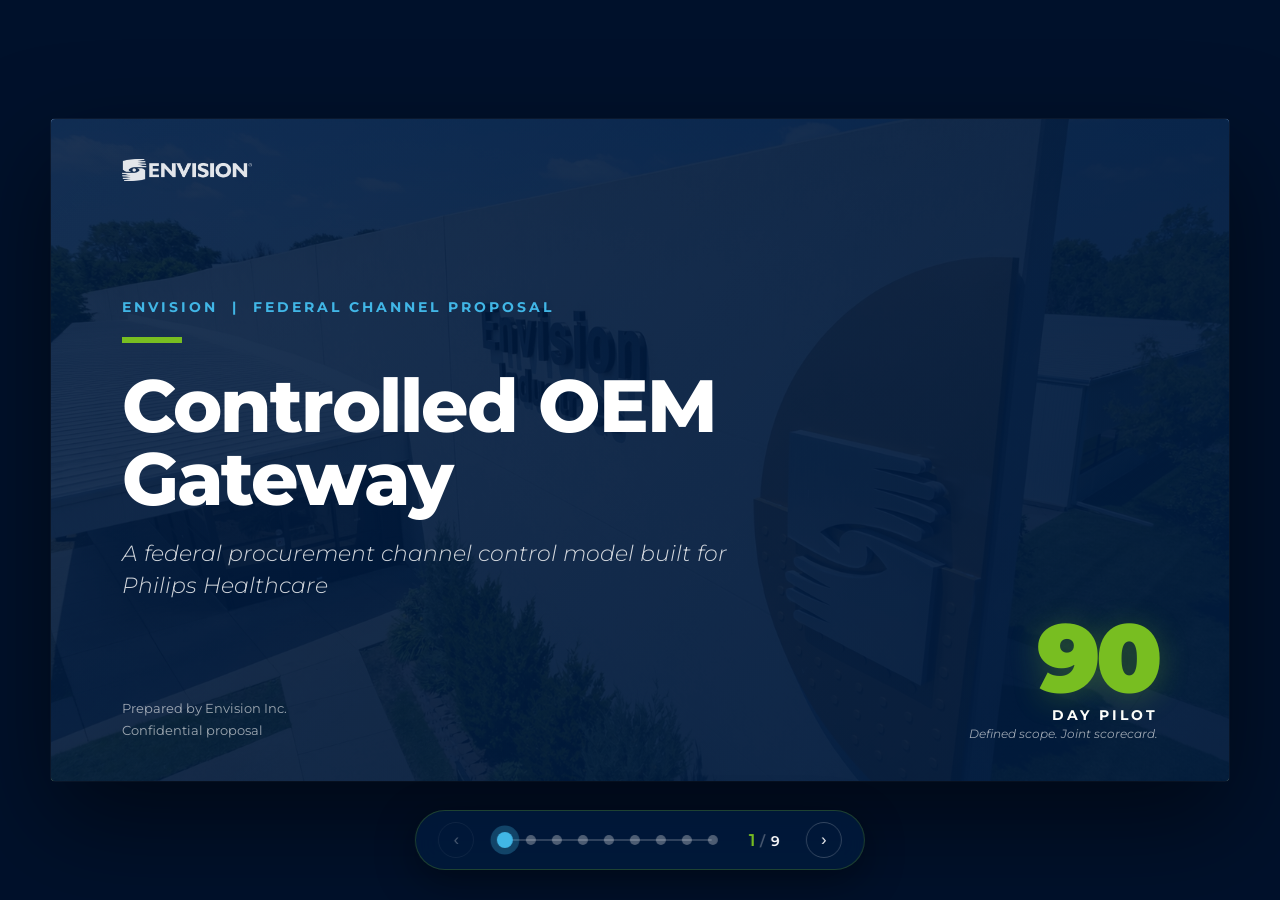
==== commit aa92dd1e: "Add progress bar with clickable dots to nav controls Each slide gets a dot in the bottom nav pill: c" ====
--- a/index.html
+++ b/index.html
@@ -8,7 +8,7 @@
   <link rel="preconnect" href="https://fonts.googleapis.com">
   <link rel="preconnect" href="https://fonts.gstatic.com" crossorigin>
   <link href="https://fonts.googleapis.com/css2?family=Montserrat:wght@300;400;500;600;700;800;900&display=swap" rel="stylesheet">
-  <link rel="stylesheet" href="css/styles.css?v=4">
+  <link rel="stylesheet" href="css/styles.css?v=5">
 </head>
 <body>
 
@@ -361,12 +361,15 @@
 
 <div class="nav-controls">
   <button class="nav-btn" id="prevBtn" onclick="prevSlide()" aria-label="Previous slide">&lsaquo;</button>
+  <div class="progress-bar" id="progressBar" role="tablist" aria-label="Slide navigation">
+    <div class="progress-track"><div class="progress-fill" id="progressFill"></div></div>
+  </div>
   <div class="slide-counter">
     <span class="current" id="currentSlide">1</span><span class="divider">/</span><span id="totalSlides">9</span>
   </div>
   <button class="nav-btn" id="nextBtn" onclick="nextSlide()" aria-label="Next slide">&rsaquo;</button>
 </div>
 
-<script src="js/main.js?v=2"></script>
+<script src="js/main.js?v=3"></script>
 </body>
 </html>
--- a/css/styles.css
+++ b/css/styles.css
@@ -1,17 +1,34 @@
   :root {
-    --navy: #1B365D;
-    --navy-deep: #0F2340;
-    --navy-darker: #081730;
-    --blue: #4A90A4;
-    --blue-light: #7BB3C7;
-    --green: #7CB342;
-    --green-bright: #8FCB4D;
+    /* Envision brand — official palette */
+    --blue: #003087;          /* PMS 287C  primary corporate blue */
+    --green: #78BE21;         /* PMS 368C  primary action / accent */
+    --navy: #002855;          /* PMS 295C  dominant brand foundation */
+    --bright-blue: #41B6E6;   /* PMS 298C  data / interactive accent */
+    --forest: #00491E;        /* PMS 3537C confirmation / depth */
+    --charcoal: #53565A;      /* PMS Cool Gray 11C  body text / muted */
+    --cool-gray: #D9D9D6;     /* PMS Cool Gray 1C   rules / surfaces */
+
+    /* Derived tints & shades for layering */
+    --navy-deep: #001A3D;
+    --navy-darker: #00112B;
+    --blue-light: #41B6E6;    /* alias of bright-blue for back-compat */
+    --green-bright: #92D131;  /* highlight tint of brand green */
+
+    /* Surfaces */
     --white: #FFFFFF;
-    --light: #F5F7FA;
-    --light-gray: #E4E9F0;
-    --text: #1D2939;
-    --muted: #667085;
-    --rule: #D0D5DD;
+    --light: #F5F6F4;
+    --light-gray: #ECEDEB;
+    --rule: #D9D9D6;
+
+    /* Text */
+    --text: #1A1D21;
+    --muted: #53565A;
+
+    /* Semantic (before / after comparison) */
+    --neg-bg: #FBE7E5;
+    --neg-fg: #9A1F1B;
+    --pos-bg: #E5F2D5;
+    --pos-fg: #00491E;
 
     /* Alignment tokens — keep all slides on a shared rhythm */
     --pad-x: 4%;
@@ -34,7 +51,7 @@
   .slide.active { opacity: 1; pointer-events: all; transform: translateX(0); z-index: 10; }
   .slide.previous { transform: translateX(-60px); }
 
-  .top-accent { position: absolute; top: 0; left: 0; right: 0; height: 8px; background: linear-gradient(90deg, var(--green) 0%, var(--green-bright) 100%); z-index: 5; }
+  .top-accent { position: absolute; top: 0; left: 0; right: 0; height: 8px; background: var(--green); z-index: 5; }
   .eyebrow { font-size: var(--eyebrow-size); font-weight: 700; letter-spacing: var(--eyebrow-track); color: var(--blue); text-transform: uppercase; }
   .title-rule { width: var(--rule-w); height: var(--rule-h); background: var(--green); }
   .slide-footer { position: absolute; bottom: 0; left: 0; right: 0; display: flex; justify-content: space-between; align-items: center; padding: 1.1rem var(--pad-x); font-size: 0.7rem; color: var(--muted); z-index: 4; }
@@ -42,8 +59,8 @@
 
   /* SLIDE 1 — TITLE (CLEAN NAVY) */
   .s1-frame { position: relative; width: 100%; height: 100%; background: var(--navy); overflow: hidden; color: var(--white); }
-  .s1-bg { position: absolute; inset: 0; background: linear-gradient(rgba(15,35,64,0.88), rgba(15,35,64,0.88)), url('../assets/images/photos/facility/envision-building-exterior.png'); background-size: cover; background-position: center center; }
-  .s1-overlay { position: absolute; inset: 0; background: linear-gradient(135deg, transparent 0%, rgba(15, 35, 64, 0.55) 100%); }
+  .s1-bg { position: absolute; inset: 0; background: linear-gradient(rgba(0,26,61,0.88), rgba(0,26,61,0.88)), url('../assets/images/photos/facility/envision-building-exterior.png'); background-size: cover; background-position: center center; }
+  .s1-overlay { position: absolute; inset: 0; background: linear-gradient(135deg, transparent 0%, rgba(0, 26, 61, 0.55) 100%); }
   .s1-content { position: relative; height: 100%; padding: var(--pad-y-hero) var(--pad-x-hero); display: flex; flex-direction: column; justify-content: center; z-index: 2; }
   .s1-eyebrow { font-size: 0.85rem; font-weight: 700; letter-spacing: 0.22em; color: var(--blue-light); margin-bottom: 1.4rem; }
   .s1-rule { width: var(--rule-w-hero); height: 6px; background: var(--green); margin-bottom: 1.6rem; }
@@ -51,7 +68,7 @@
   .s1-sub { font-size: 1.4rem; font-weight: 300; color: rgba(255,255,255,0.82); font-style: italic; line-height: 1.4; max-width: 60%; }
   .s1-meta { position: absolute; bottom: var(--pad-y-hero); left: var(--pad-x-hero); font-size: 0.8rem; color: rgba(255,255,255,0.6); line-height: 1.7; z-index: 2; }
   .s1-pilot-tag { position: absolute; bottom: var(--pad-y-hero); right: var(--pad-x-hero); text-align: right; z-index: 2; display: flex; flex-direction: column; align-items: flex-end; }
-  .s1-pilot-num { font-size: 6rem; font-weight: 900; color: var(--green); line-height: 0.85; letter-spacing: -0.04em; text-shadow: 0 4px 30px rgba(124, 179, 66, 0.3); }
+  .s1-pilot-num { font-size: 6rem; font-weight: 900; color: var(--green); line-height: 0.85; letter-spacing: -0.04em; text-shadow: 0 4px 30px rgba(120, 190, 33, 0.3); }
   .s1-pilot-label { font-size: 0.85rem; font-weight: 700; letter-spacing: 0.22em; color: var(--white); margin-top: 0.5rem; }
   .s1-pilot-sub { font-size: 0.72rem; color: rgba(255,255,255,0.6); font-style: italic; margin-top: 0.3rem; }
   .s1-logo { position: absolute; top: var(--pad-y-hero); left: var(--pad-x-hero); width: 130px; height: auto; z-index: 2; opacity: 0.88; }
@@ -91,32 +108,32 @@
   .s3-column { display: flex; flex-direction: column; cursor: pointer; transition: transform 0.3s ease; }
   .s3-column:hover { transform: translateY(-3px); }
   .s3-col-header { padding: 0.8rem 1.2rem; font-size: 0.78rem; font-weight: 800; letter-spacing: 0.12em; text-transform: uppercase; }
-  .s3-col-current .s3-col-header { background: #FEE4E2; color: #B42318; }
-  .s3-col-controlled .s3-col-header { background: #D1FADF; color: #027A48; }
+  .s3-col-current .s3-col-header { background: var(--neg-bg); color: var(--neg-fg); }
+  .s3-col-controlled .s3-col-header { background: var(--pos-bg); color: var(--pos-fg); }
   .s3-col-body { flex: 1; background: var(--light); border: 1px solid var(--rule); border-top: none; padding: 1.2rem 1.4rem; display: flex; flex-direction: column; justify-content: space-between; }
   .s3-step { display: flex; align-items: flex-start; gap: 0.9rem; padding: 0.55rem 0; border-bottom: 1px solid var(--light-gray); font-size: 0.85rem; line-height: 1.4; }
   .s3-step:last-child { border-bottom: none; }
   .s3-step-num { flex-shrink: 0; width: 22px; height: 22px; border-radius: 50%; color: var(--white); font-size: 0.7rem; font-weight: 700; display: flex; align-items: center; justify-content: center; }
-  .s3-col-current .s3-step-num { background: #B42318; }
-  .s3-col-controlled .s3-step-num { background: #027A48; }
+  .s3-col-current .s3-step-num { background: var(--neg-fg); }
+  .s3-col-controlled .s3-step-num { background: var(--pos-fg); }
   .s3-step-text { flex: 1; color: var(--text); padding-top: 2px; }
   .s3-step-time { font-size: 0.7rem; color: var(--muted); font-weight: 600; margin-top: 0.15rem; }
   .s3-col-footer { color: var(--white); padding: 0.9rem 1.2rem; text-align: center; }
-  .s3-col-current .s3-col-footer { background: #B42318; }
-  .s3-col-controlled .s3-col-footer { background: #027A48; }
+  .s3-col-current .s3-col-footer { background: var(--neg-fg); }
+  .s3-col-controlled .s3-col-footer { background: var(--pos-fg); }
   .s3-col-footer-stat { font-size: 1.1rem; font-weight: 800; margin-bottom: 0.2rem; }
   .s3-col-footer-label { font-size: 0.65rem; letter-spacing: 0.1em; text-transform: uppercase; opacity: 0.85; }
 
   /* SLIDE 4 — MODEL DIAGRAM (CLEAN) */
   .s4-frame { position: relative; width: 100%; height: 100%; background: var(--navy); color: var(--white); padding: var(--pad-y-top) var(--pad-x) var(--pad-y-bottom); overflow: hidden; }
-  .s4-bg { position: absolute; inset: 0; background: linear-gradient(rgba(15,35,64,0.84), rgba(15,35,64,0.84)), url('../assets/images/photos/backgrounds/envision-tech-code-bg.jpg'); background-size: cover; background-position: center; }
+  .s4-bg { position: absolute; inset: 0; background: linear-gradient(rgba(0,26,61,0.84), rgba(0,26,61,0.84)), url('../assets/images/photos/backgrounds/envision-tech-code-bg.jpg'); background-size: cover; background-position: center; }
   .s4-content { position: relative; z-index: 2; height: 100%; display: flex; flex-direction: column; }
   .s4-eyebrow { color: var(--blue-light); margin-bottom: 0.8rem; }
   .s4-title { font-size: 2.4rem; font-weight: 800; color: var(--white); line-height: 1.1; margin-bottom: 0.5rem; }
   .s4-rule { width: var(--rule-w); height: var(--rule-h); background: var(--green); margin-bottom: 2rem; }
   .s4-diagram { display: grid; grid-template-columns: 1fr 56px 1.2fr 56px 1fr; align-items: stretch; flex: 1; gap: 0; }
-  .s4-box { background: rgba(15, 35, 64, 0.78); backdrop-filter: blur(8px); border: 1px solid rgba(74, 144, 164, 0.4); padding: 1.8rem 1.4rem; text-align: center; height: 100%; display: flex; flex-direction: column; justify-content: center; }
-  .s4-box.center { background: var(--green); border: none; box-shadow: 0 25px 60px rgba(124, 179, 66, 0.4), 0 0 0 4px rgba(124, 179, 66, 0.18); z-index: 2; padding: 2rem 1.6rem; }
+  .s4-box { background: rgba(0, 26, 61, 0.78); backdrop-filter: blur(8px); border: 1px solid rgba(65, 182, 230, 0.4); padding: 1.8rem 1.4rem; text-align: center; height: 100%; display: flex; flex-direction: column; justify-content: center; }
+  .s4-box.center { background: var(--green); border: none; box-shadow: 0 25px 60px rgba(120, 190, 33, 0.4), 0 0 0 4px rgba(120, 190, 33, 0.18); z-index: 2; padding: 2rem 1.6rem; }
   .s4-box-eyebrow { font-size: var(--eyebrow-size); font-weight: 800; letter-spacing: var(--eyebrow-track); color: var(--green); margin-bottom: 0.7rem; }
   .s4-box.center .s4-box-eyebrow { color: var(--navy); }
   .s4-box-title { font-size: 1.3rem; font-weight: 700; color: var(--white); margin-bottom: 1.2rem; line-height: 1.15; }
@@ -132,19 +149,19 @@
   .s5-title { font-size: 2.2rem; font-weight: 800; color: var(--navy); line-height: 1.1; margin: 0.4rem 0; }
   .s5-grid { display: grid; grid-template-columns: 1.4fr 1fr; gap: 1.2rem; height: calc(100% - 8rem); align-items: stretch; }
   .s5-hero { background:
-      linear-gradient(180deg, rgba(15,35,64,0.95) 0%, rgba(15,35,64,0.86) 38%, rgba(15,35,64,0.35) 62%, rgba(15,35,64,0) 100%),
+      linear-gradient(0deg, rgba(0,26,61,0.96) 0%, rgba(0,26,61,0.9) 32%, rgba(0,26,61,0.55) 55%, rgba(0,26,61,0.15) 78%, rgba(0,26,61,0) 100%),
       url('../assets/images/photos/people/envision-employee-laptop.jpg');
       background-size: cover, cover;
-      background-position: center, center 30%;
+      background-position: center, center 25%;
       background-repeat: no-repeat, no-repeat;
-      color: var(--white); padding: 2.5rem 2.2rem; display: flex; flex-direction: column; justify-content: flex-start; position: relative; overflow: hidden; }
+      color: var(--white); padding: 2.5rem 2.2rem; display: flex; flex-direction: column; justify-content: flex-end; position: relative; overflow: hidden; }
   .s5-hero::before { content: ''; position: absolute; top: 0; left: 0; width: 6px; height: 100%; background: var(--green); z-index: 1; }
   .s5-hero-eyebrow { font-size: var(--eyebrow-size); font-weight: 700; letter-spacing: var(--eyebrow-track); color: var(--blue-light); margin-bottom: 0.8rem; }
   .s5-hero-title { font-size: 2rem; font-weight: 800; line-height: 1.1; margin-bottom: 1rem; max-width: 90%; }
   .s5-hero-body { font-size: 0.95rem; line-height: 1.6; color: rgba(255,255,255,0.85); max-width: 95%; }
   .s5-stack { display: flex; flex-direction: column; gap: 0.8rem; }
   .s5-item { background: var(--light); border-left: 4px solid var(--navy); padding: 1rem 1.2rem; transition: all 0.3s ease; flex: 1; display: flex; flex-direction: column; justify-content: center; }
-  .s5-item:hover { background: var(--white); border-left-color: var(--green); box-shadow: 0 8px 24px rgba(27, 54, 93, 0.1); transform: translateX(4px); }
+  .s5-item:hover { background: var(--white); border-left-color: var(--green); box-shadow: 0 8px 24px rgba(0, 40, 85, 0.1); transform: translateX(4px); }
   .s5-item-title { font-size: 1rem; font-weight: 700; color: var(--navy); margin-bottom: 0.3rem; }
   .s5-item-body { font-size: 0.8rem; line-height: 1.5; color: var(--text); }
 
@@ -197,31 +214,31 @@
   .s8-title { font-size: 2.2rem; font-weight: 800; color: var(--navy); line-height: 1.1; margin: 0.4rem 0; }
   /* Even-rhythm timeline: 4 stages spaced via grid columns; track centered behind dots */
   .s8-timeline { position: relative; display: grid; grid-template-columns: repeat(4, 1fr); align-items: center; height: 90px; margin: 1.8rem 4% 2.4rem; }
-  .s8-track { position: absolute; top: 50%; left: 12.5%; right: 12.5%; height: 4px; background: linear-gradient(90deg, var(--navy) 0%, var(--blue) 50%, var(--green) 100%); transform: translateY(-50%); border-radius: 2px; z-index: 0; }
+  .s8-track { position: absolute; top: 50%; left: 12.5%; right: 12.5%; height: 4px; background: linear-gradient(90deg, var(--navy) 0%, var(--green) 100%); transform: translateY(-50%); border-radius: 2px; z-index: 0; }
   .s8-point { position: relative; text-align: center; z-index: 1; }
-  .s8-dot { width: 26px; height: 26px; background: var(--white); border: 4px solid var(--green); border-radius: 50%; margin: 0 auto; box-shadow: 0 4px 16px rgba(124, 179, 66, 0.3); position: relative; z-index: 2; }
+  .s8-dot { width: 26px; height: 26px; background: var(--white); border: 4px solid var(--green); border-radius: 50%; margin: 0 auto; box-shadow: 0 4px 16px rgba(120, 190, 33, 0.3); position: relative; z-index: 2; }
   .s8-day { font-size: 0.78rem; font-weight: 800; color: var(--blue); letter-spacing: 0.1em; white-space: nowrap; margin-bottom: 0.7rem; display: block; }
   .s8-stage-name { font-size: 0.95rem; font-weight: 700; color: var(--navy); margin-top: 0.7rem; white-space: nowrap; display: block; }
   /* Detail cards mirror timeline rhythm: 3 cards under post-activation phases */
   .s8-details { display: grid; grid-template-columns: 1fr 1fr 1fr; gap: 1.2rem; margin-top: 1.5rem; padding: 0 4%; }
   .s8-detail { background: var(--light); border-top: 5px solid var(--green); padding: 1.4rem 1.4rem 1.6rem; transition: all 0.3s ease; min-height: 180px; display: flex; flex-direction: column; }
-  .s8-detail:hover { background: var(--white); box-shadow: 0 12px 32px rgba(27, 54, 93, 0.12); transform: translateY(-3px); }
+  .s8-detail:hover { background: var(--white); box-shadow: 0 12px 32px rgba(0, 40, 85, 0.12); transform: translateY(-3px); }
   .s8-detail-eyebrow { font-size: 0.65rem; font-weight: 700; letter-spacing: 0.12em; color: var(--blue); margin-bottom: 0.4rem; text-transform: uppercase; }
   .s8-detail-title { font-size: 1.15rem; font-weight: 700; color: var(--navy); margin-bottom: 0.6rem; }
   .s8-detail-body { font-size: 0.88rem; line-height: 1.6; color: var(--text); }
 
   /* SLIDE 9 — HOLDING SCREEN */
   .s9-frame { position: relative; width: 100%; height: 100%; background: var(--navy); color: var(--white); overflow: hidden; }
-  .s9-bg { position: absolute; inset: 0; background: linear-gradient(to bottom, rgba(15,35,64,0.84) 0%, rgba(15,35,64,0.94) 70%), url('../assets/images/photos/facility/envision-building-exterior.png'); background-size: cover; background-position: center top; }
-  .s9-overlay { position: absolute; inset: 0; background: linear-gradient(135deg, transparent 0%, rgba(15, 35, 64, 0.3) 100%); }
+  .s9-bg { position: absolute; inset: 0; background: linear-gradient(to bottom, rgba(0,26,61,0.84) 0%, rgba(0,26,61,0.94) 70%), url('../assets/images/photos/facility/envision-building-exterior.png'); background-size: cover; background-position: center top; }
+  .s9-overlay { position: absolute; inset: 0; background: linear-gradient(135deg, transparent 0%, rgba(0, 26, 61, 0.3) 100%); }
   .s9-content { position: relative; z-index: 2; height: 100%; padding: var(--pad-y-hero) var(--pad-x-hero); display: flex; flex-direction: column; align-items: center; justify-content: center; text-align: center; }
   .s9-eyebrow { font-size: 0.78rem; font-weight: 800; letter-spacing: 0.22em; color: var(--blue-light); margin-bottom: 1rem; }
   .s9-rule { width: var(--rule-w-hero); height: var(--rule-h); background: var(--green); margin: 0 auto 1.6rem; }
   .s9-tagline { font-size: 2.6rem; font-weight: 800; color: var(--white); line-height: 1.15; letter-spacing: -0.02em; max-width: 80%; margin-bottom: 3rem; }
   .s9-tagline span { color: var(--green); }
   .s9-mini-diagram { display: grid; grid-template-columns: 1fr 40px 1.2fr 40px 1fr; align-items: stretch; gap: 0; max-width: 80%; width: 100%; }
-  .s9-mini-box { background: rgba(15, 35, 64, 0.6); border: 1px solid rgba(74, 144, 164, 0.35); padding: 1.1rem 0.9rem; text-align: center; display: flex; flex-direction: column; justify-content: center; }
-  .s9-mini-box.center { background: var(--green); border: none; box-shadow: 0 15px 40px rgba(124, 179, 66, 0.3), 0 0 0 3px rgba(124, 179, 66, 0.18); padding: 1.25rem 0.9rem; }
+  .s9-mini-box { background: rgba(0, 26, 61, 0.6); border: 1px solid rgba(65, 182, 230, 0.35); padding: 1.1rem 0.9rem; text-align: center; display: flex; flex-direction: column; justify-content: center; }
+  .s9-mini-box.center { background: var(--green); border: none; box-shadow: 0 15px 40px rgba(120, 190, 33, 0.3), 0 0 0 3px rgba(120, 190, 33, 0.18); padding: 1.25rem 0.9rem; }
   .s9-mini-eyebrow { font-size: 0.62rem; font-weight: 800; letter-spacing: 0.16em; color: var(--green); margin-bottom: 0.35rem; }
   .s9-mini-box.center .s9-mini-eyebrow { color: var(--navy); }
   .s9-mini-title { font-size: 0.82rem; font-weight: 700; color: var(--white); }
@@ -231,7 +248,7 @@
   .s9-logo { width: 140px; height: auto; margin-bottom: 1.4rem; opacity: 0.88; display: block; margin-left: auto; margin-right: auto; }
 
   /* NAV CONTROLS */
-  .nav-controls { position: fixed; bottom: 30px; left: 50%; transform: translateX(-50%); display: flex; align-items: center; gap: 1.2rem; background: rgba(15, 35, 64, 0.85); backdrop-filter: blur(12px); padding: 0.7rem 1.4rem; border-radius: 100px; border: 1px solid rgba(124, 179, 66, 0.25); z-index: 100; box-shadow: 0 10px 40px rgba(0,0,0,0.4); }
+  .nav-controls { position: fixed; bottom: 30px; left: 50%; transform: translateX(-50%); display: flex; align-items: center; gap: 1.2rem; background: rgba(0, 26, 61, 0.85); backdrop-filter: blur(12px); padding: 0.7rem 1.4rem; border-radius: 100px; border: 1px solid rgba(120, 190, 33, 0.25); z-index: 100; box-shadow: 0 10px 40px rgba(0,0,0,0.4); }
   .nav-btn { background: transparent; border: 1px solid rgba(255,255,255,0.2); color: var(--white); width: 36px; height: 36px; border-radius: 50%; cursor: pointer; display: flex; align-items: center; justify-content: center; font-size: 1rem; transition: all 0.25s ease; }
   .nav-btn:hover { background: var(--green); border-color: var(--green); color: var(--navy); }
   .nav-btn:disabled { opacity: 0.3; cursor: not-allowed; }
@@ -239,6 +256,14 @@
   .slide-counter { font-size: 0.85rem; font-weight: 600; color: var(--white); letter-spacing: 0.05em; min-width: 44px; text-align: center; }
   .slide-counter .current { color: var(--green); font-size: 1.05rem; }
   .slide-counter .divider { color: rgba(255,255,255,0.3); margin: 0 0.3rem; }
+  .progress-bar { position: relative; display: flex; align-items: center; justify-content: space-between; width: 230px; height: 32px; padding: 0 6px; }
+  .progress-track { position: absolute; left: 12px; right: 12px; top: 50%; height: 2px; margin-top: -1px; background: rgba(255,255,255,0.18); border-radius: 2px; overflow: visible; }
+  .progress-fill { width: 0; height: 100%; background: var(--green); border-radius: 2px; transition: width 0.45s ease; }
+  .progress-dot { position: relative; z-index: 2; width: 10px; height: 10px; border-radius: 50%; border: none; background: rgba(255,255,255,0.3); cursor: pointer; padding: 0; transition: transform 0.2s ease, background 0.2s ease, box-shadow 0.2s ease; }
+  .progress-dot:hover { transform: scale(1.4); background: var(--white); }
+  .progress-dot.completed { background: var(--green); }
+  .progress-dot.current { background: var(--blue-light); transform: scale(1.6); box-shadow: 0 0 0 4px rgba(65, 182, 230, 0.28); }
+  .progress-dot:focus-visible { outline: 2px solid var(--blue-light); outline-offset: 3px; }
 
   /* ANIMATIONS */
   @keyframes fadeInUp { from { opacity: 0; transform: translateY(20px); } to { opacity: 1; transform: translateY(0); } }
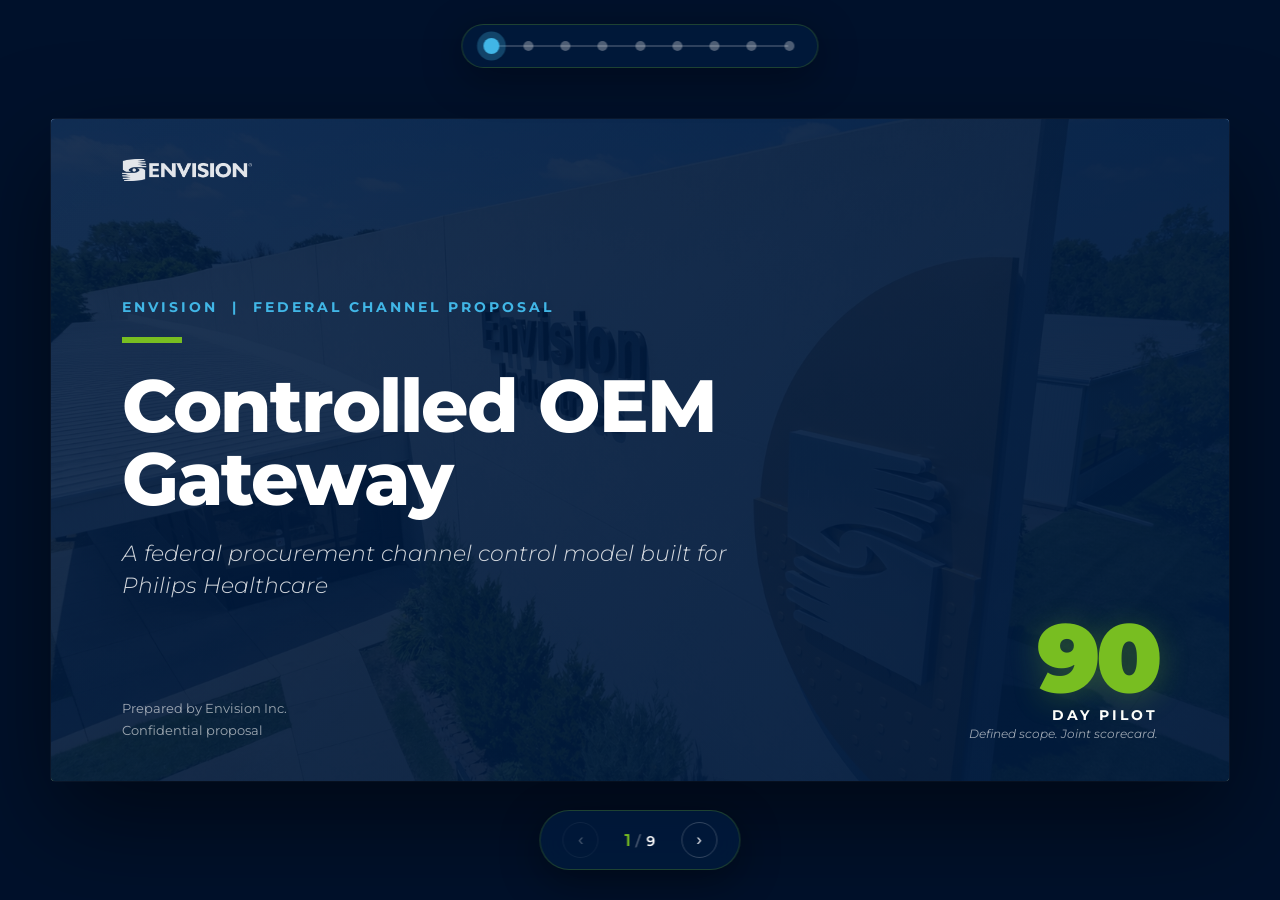
==== commit f659fbfb: "Move progress bar to top-centered pill Lifts the progress bar out of the bottom nav controls into it" ====
--- a/index.html
+++ b/index.html
@@ -8,7 +8,7 @@
   <link rel="preconnect" href="https://fonts.googleapis.com">
   <link rel="preconnect" href="https://fonts.gstatic.com" crossorigin>
   <link href="https://fonts.googleapis.com/css2?family=Montserrat:wght@300;400;500;600;700;800;900&display=swap" rel="stylesheet">
-  <link rel="stylesheet" href="css/styles.css?v=5">
+  <link rel="stylesheet" href="css/styles.css?v=6">
 </head>
 <body>
 
@@ -359,17 +359,20 @@
 
 </div>
 
+<div class="progress-pill">
+  <div class="progress-bar" id="progressBar" role="tablist" aria-label="Slide navigation">
+    <div class="progress-track"><div class="progress-fill" id="progressFill"></div></div>
+  </div>
+</div>
+
 <div class="nav-controls">
   <button class="nav-btn" id="prevBtn" onclick="prevSlide()" aria-label="Previous slide">&lsaquo;</button>
-  <div class="progress-bar" id="progressBar" role="tablist" aria-label="Slide navigation">
-    <div class="progress-track"><div class="progress-fill" id="progressFill"></div></div>
-  </div>
   <div class="slide-counter">
     <span class="current" id="currentSlide">1</span><span class="divider">/</span><span id="totalSlides">9</span>
   </div>
   <button class="nav-btn" id="nextBtn" onclick="nextSlide()" aria-label="Next slide">&rsaquo;</button>
 </div>
 
-<script src="js/main.js?v=3"></script>
+<script src="js/main.js?v=4"></script>
 </body>
 </html>
--- a/css/styles.css
+++ b/css/styles.css
@@ -256,7 +256,8 @@
   .slide-counter { font-size: 0.85rem; font-weight: 600; color: var(--white); letter-spacing: 0.05em; min-width: 44px; text-align: center; }
   .slide-counter .current { color: var(--green); font-size: 1.05rem; }
   .slide-counter .divider { color: rgba(255,255,255,0.3); margin: 0 0.3rem; }
-  .progress-bar { position: relative; display: flex; align-items: center; justify-content: space-between; width: 230px; height: 32px; padding: 0 6px; }
+  .progress-pill { position: fixed; top: 24px; left: 50%; transform: translateX(-50%); display: flex; align-items: center; background: rgba(0, 26, 61, 0.85); backdrop-filter: blur(12px); padding: 0.55rem 1.1rem; border-radius: 100px; border: 1px solid rgba(120, 190, 33, 0.25); z-index: 100; box-shadow: 0 10px 40px rgba(0,0,0,0.35); }
+  .progress-bar { position: relative; display: flex; align-items: center; justify-content: space-between; width: 320px; height: 24px; padding: 0 6px; }
   .progress-track { position: absolute; left: 12px; right: 12px; top: 50%; height: 2px; margin-top: -1px; background: rgba(255,255,255,0.18); border-radius: 2px; overflow: visible; }
   .progress-fill { width: 0; height: 100%; background: var(--green); border-radius: 2px; transition: width 0.45s ease; }
   .progress-dot { position: relative; z-index: 2; width: 10px; height: 10px; border-radius: 50%; border: none; background: rgba(255,255,255,0.3); cursor: pointer; padding: 0; transition: transform 0.2s ease, background 0.2s ease, box-shadow 0.2s ease; }
